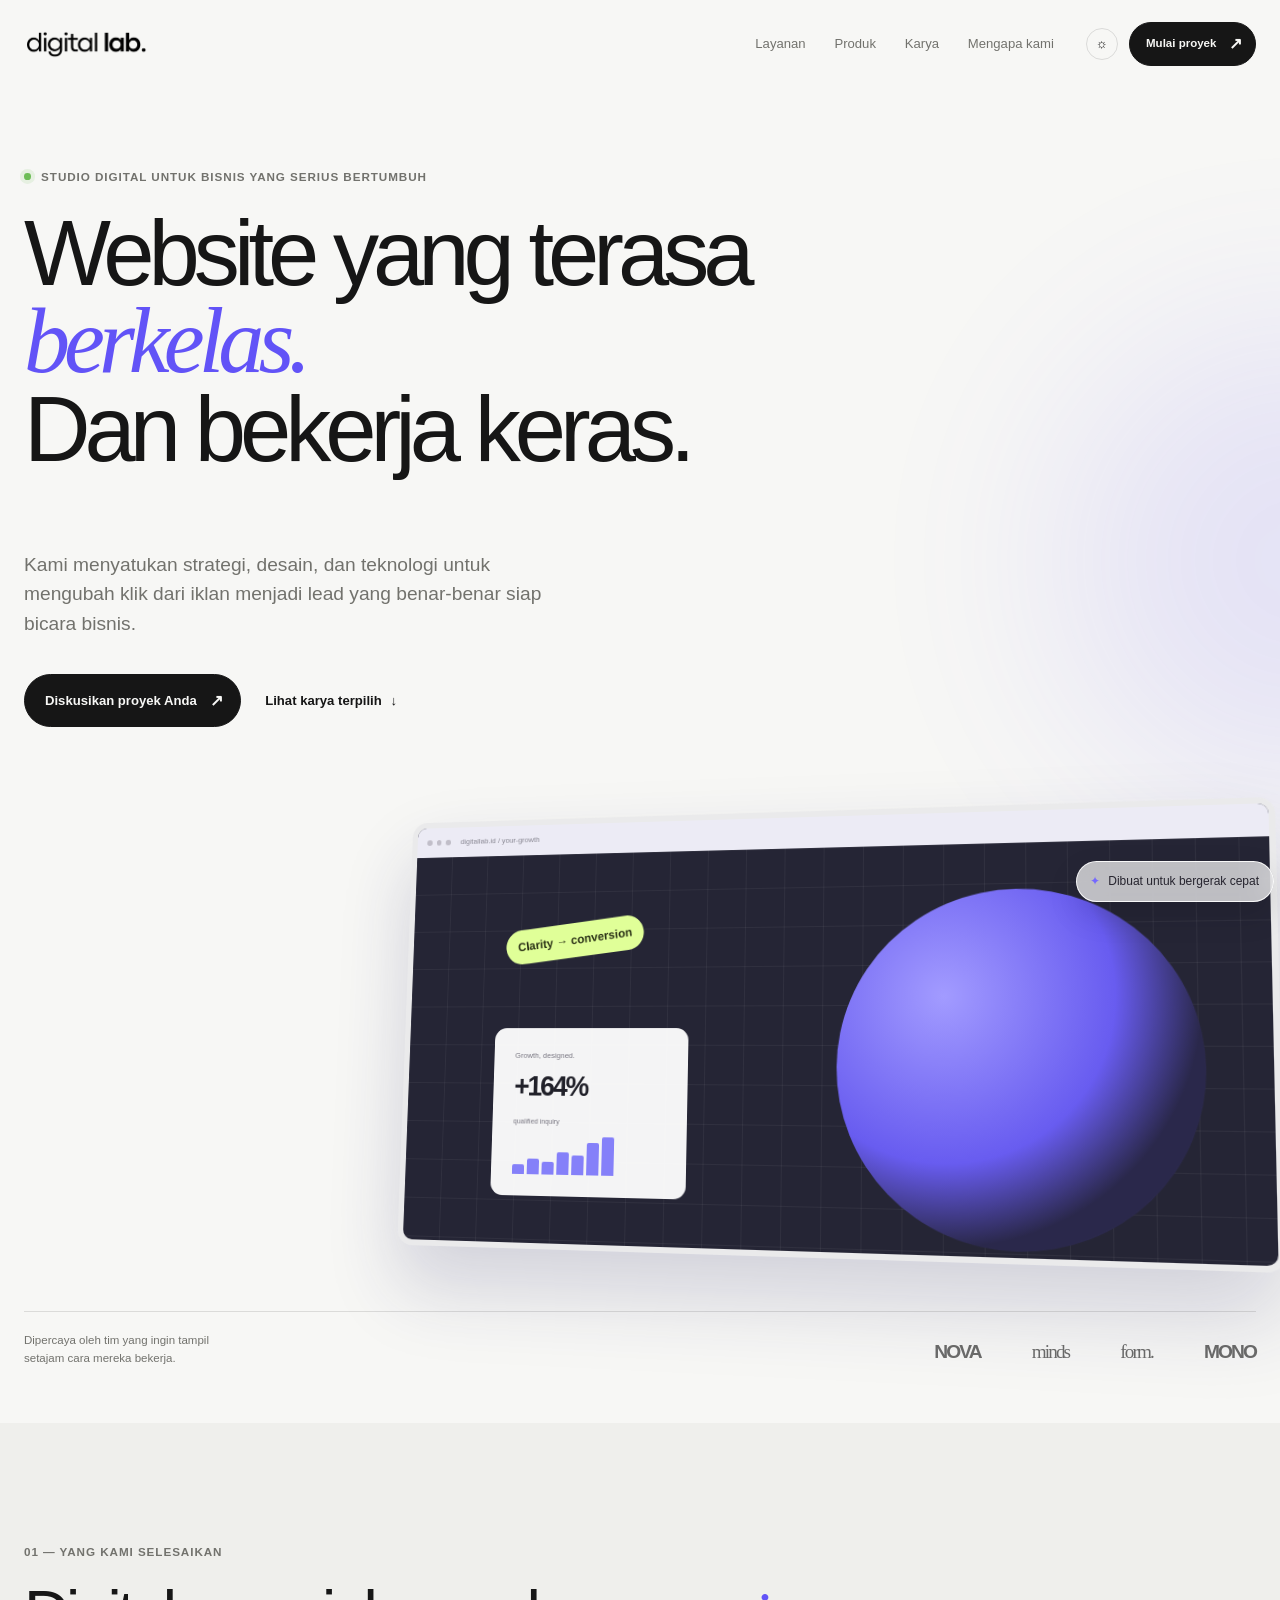
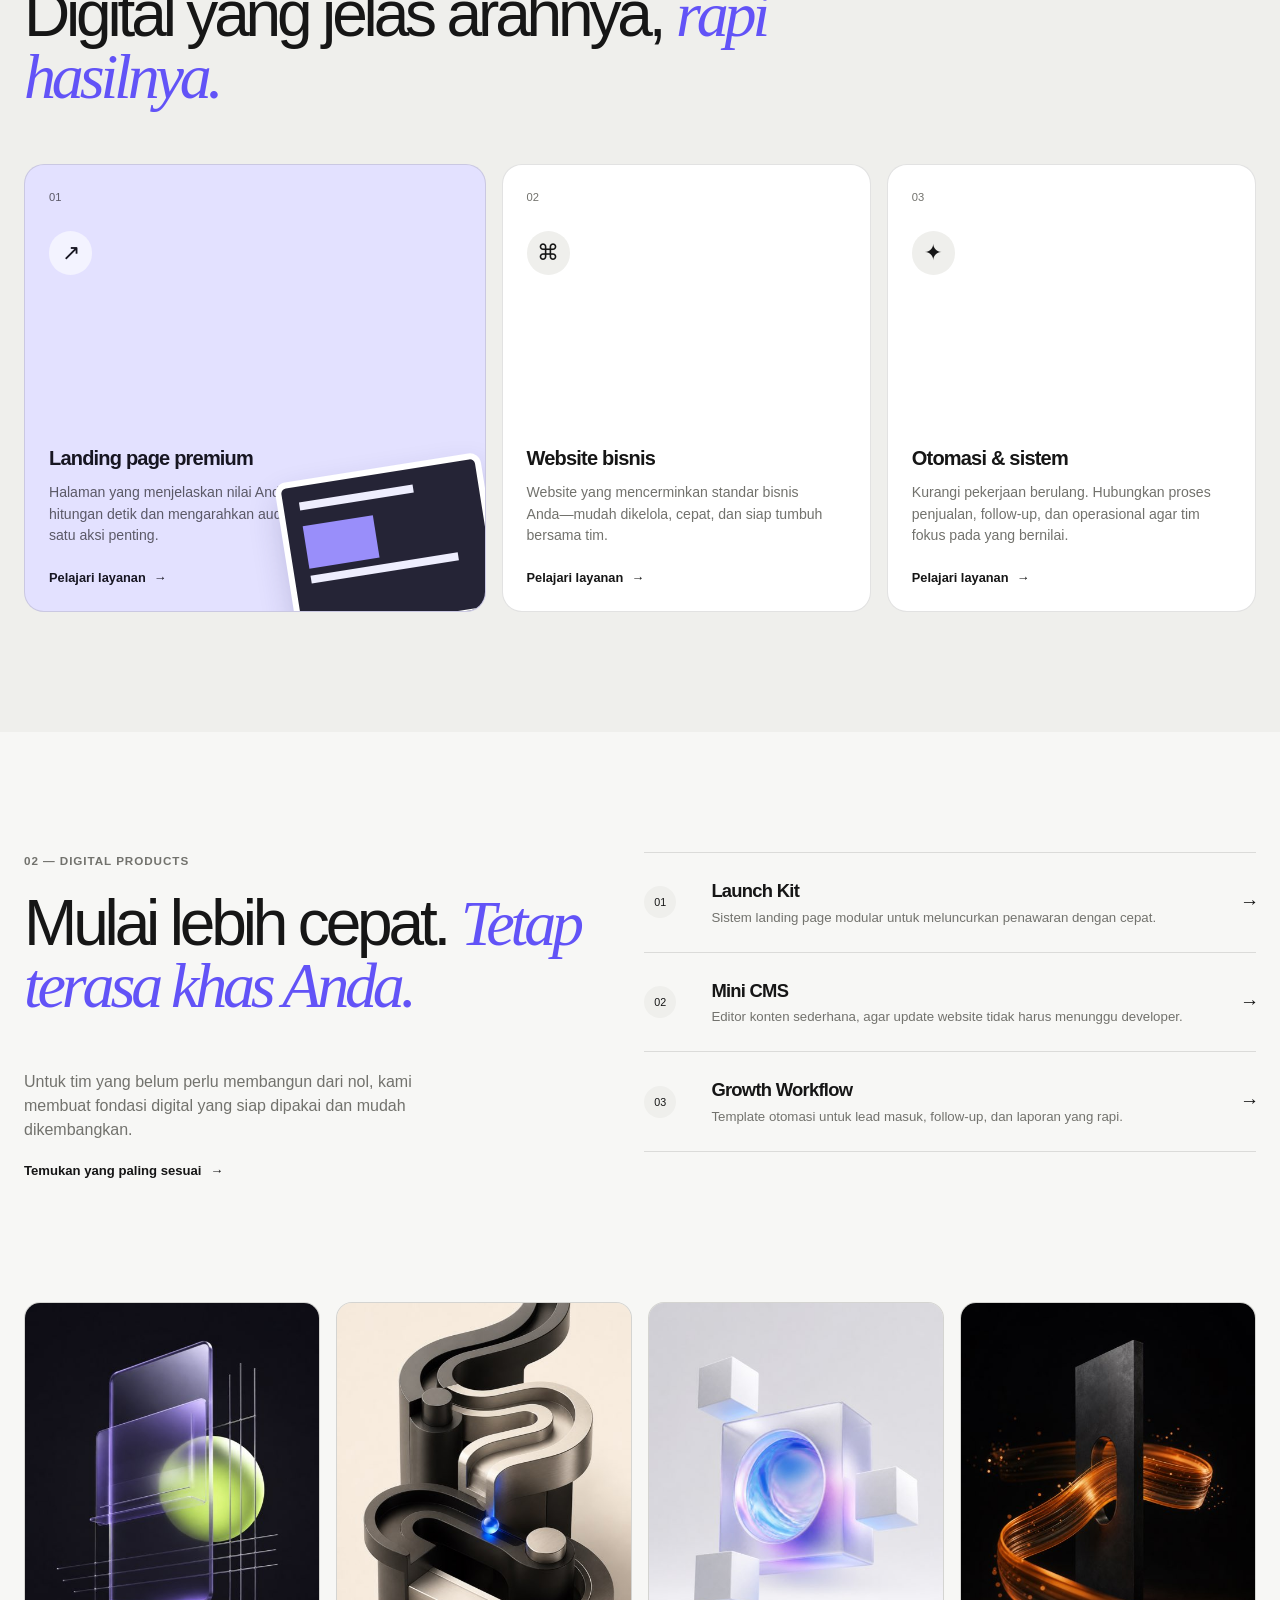
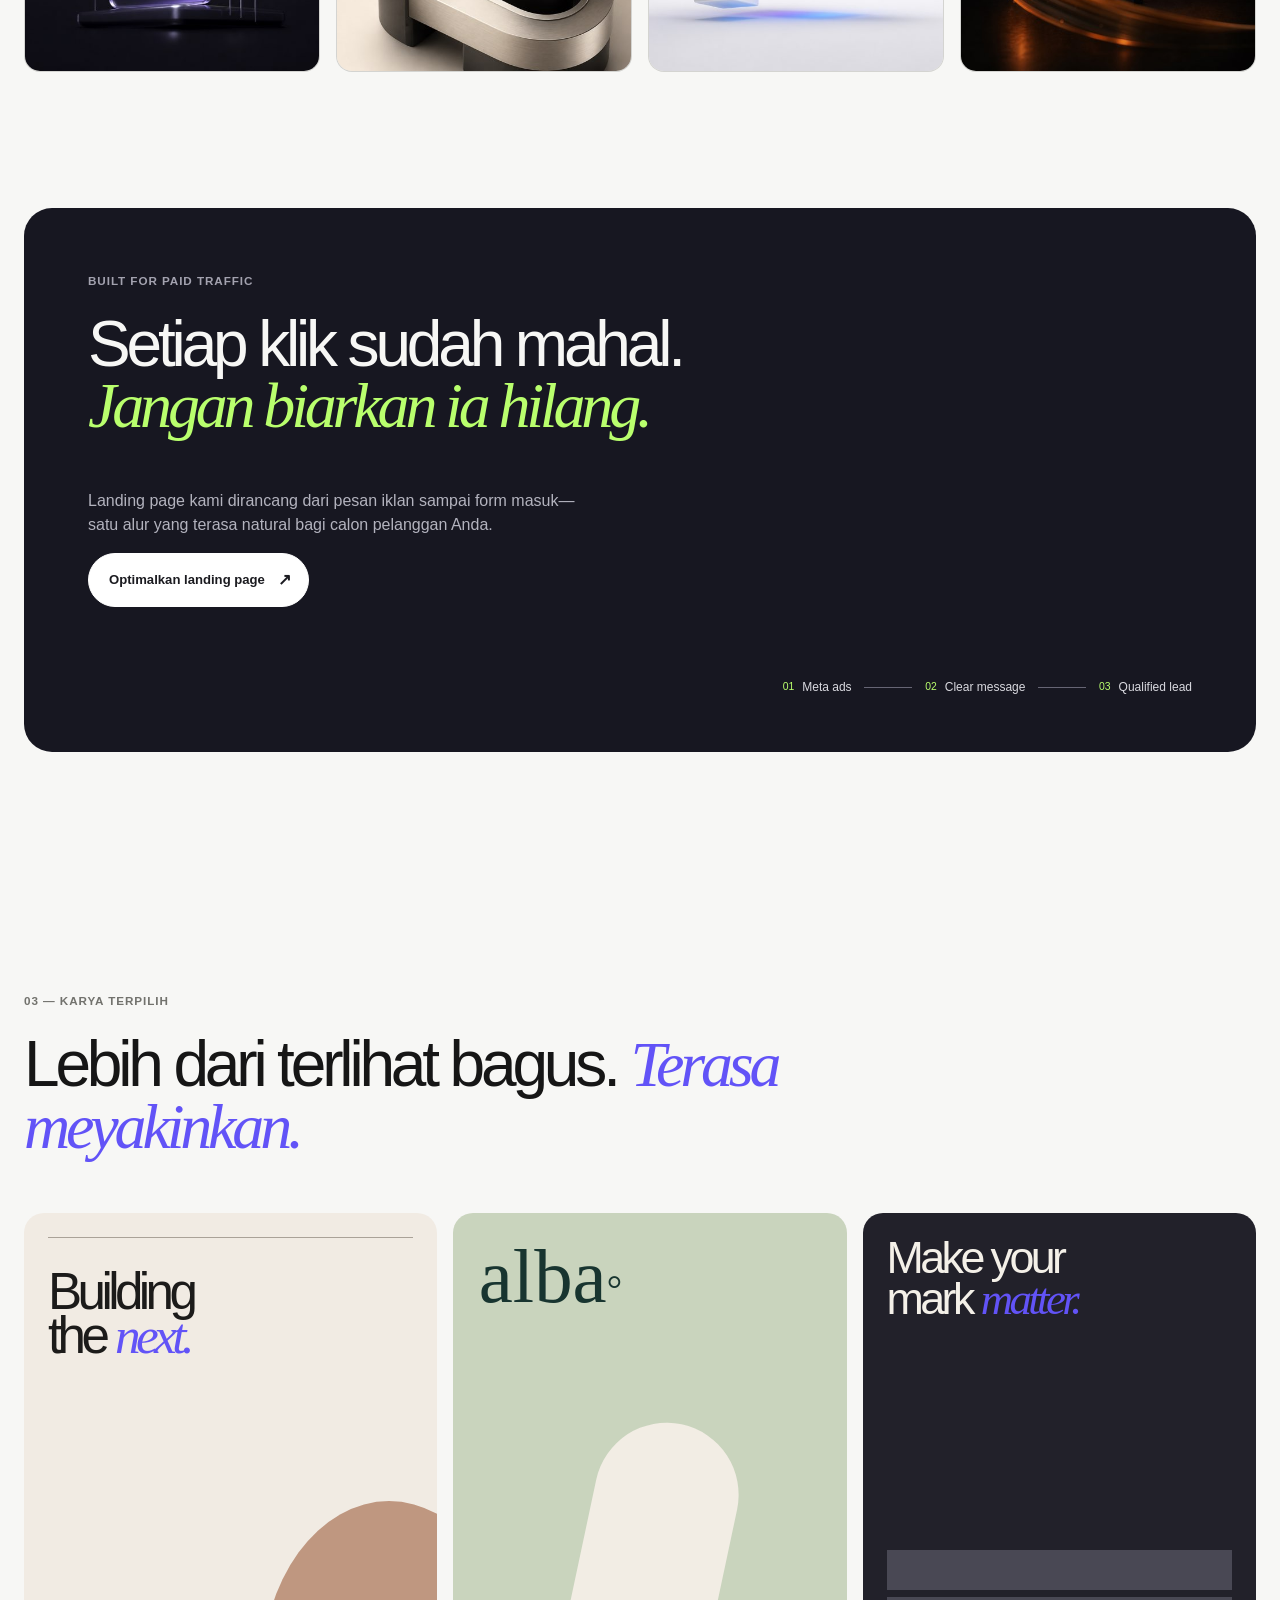
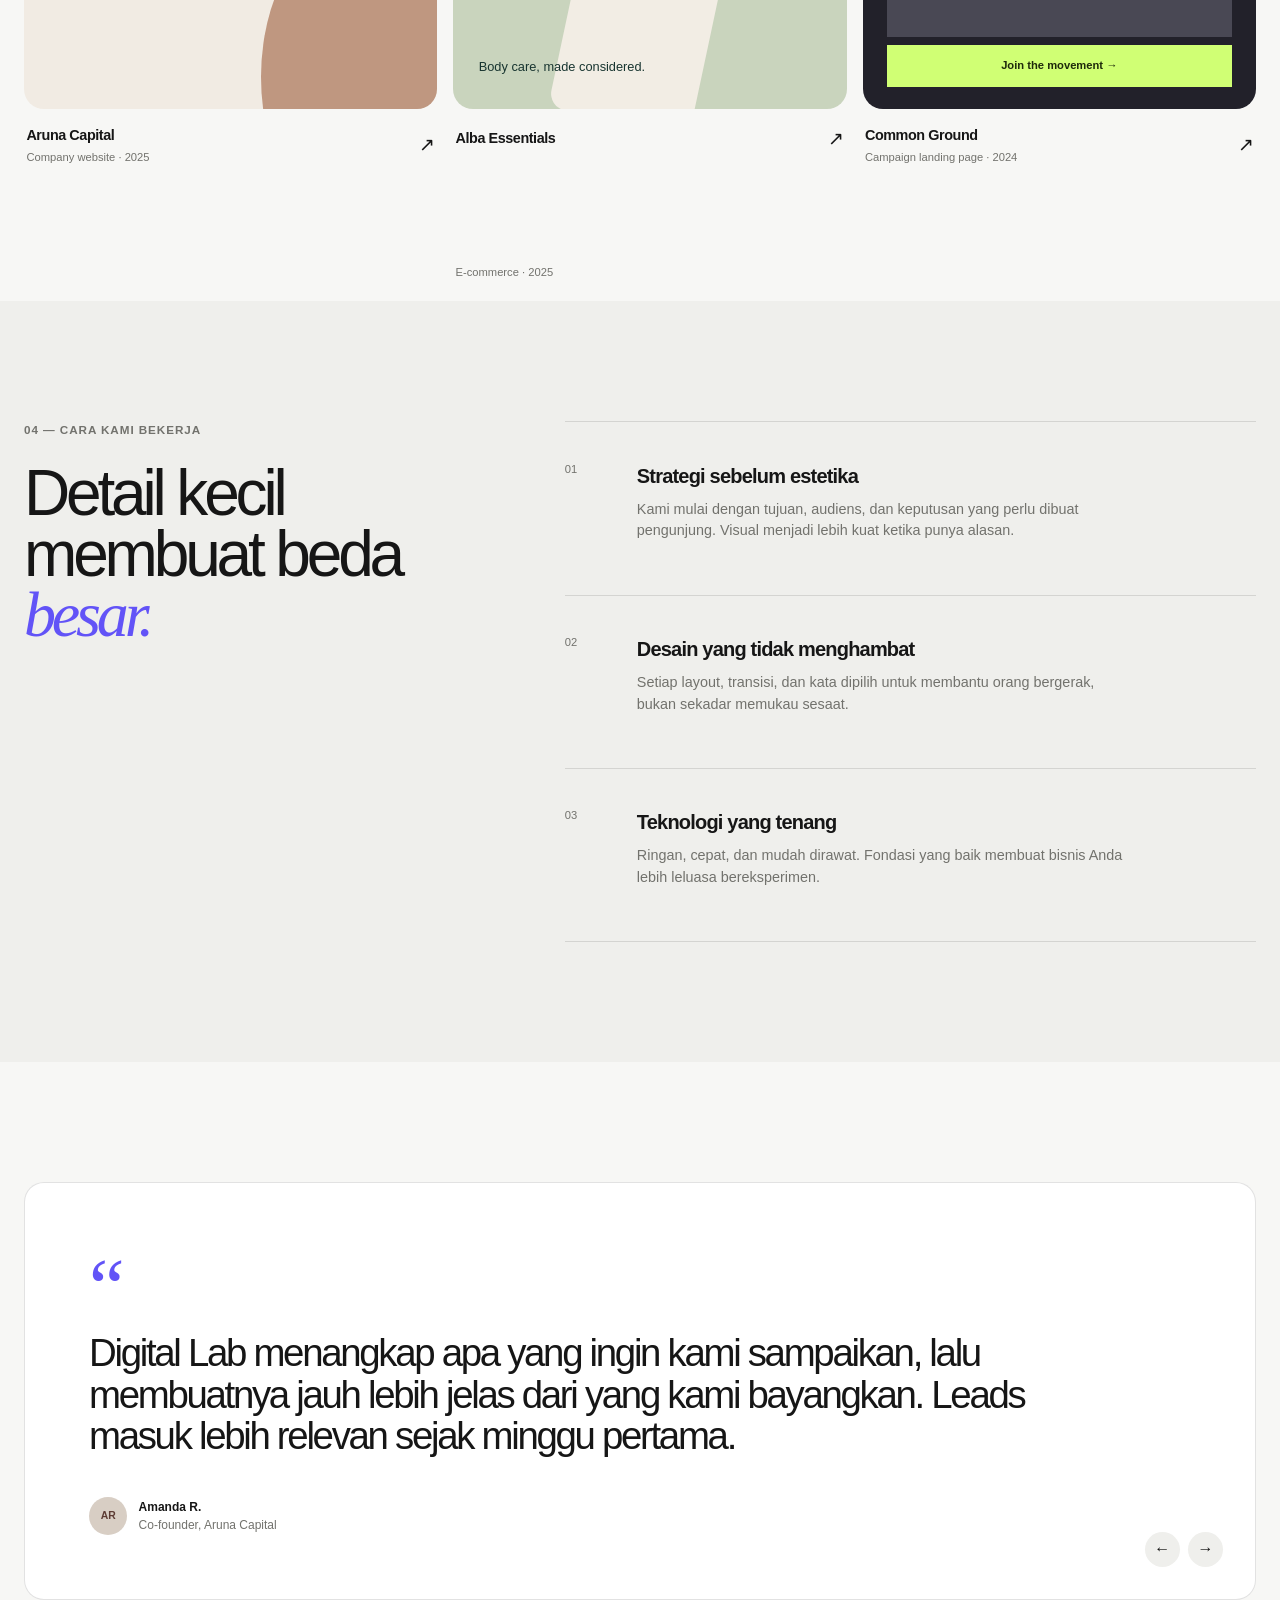
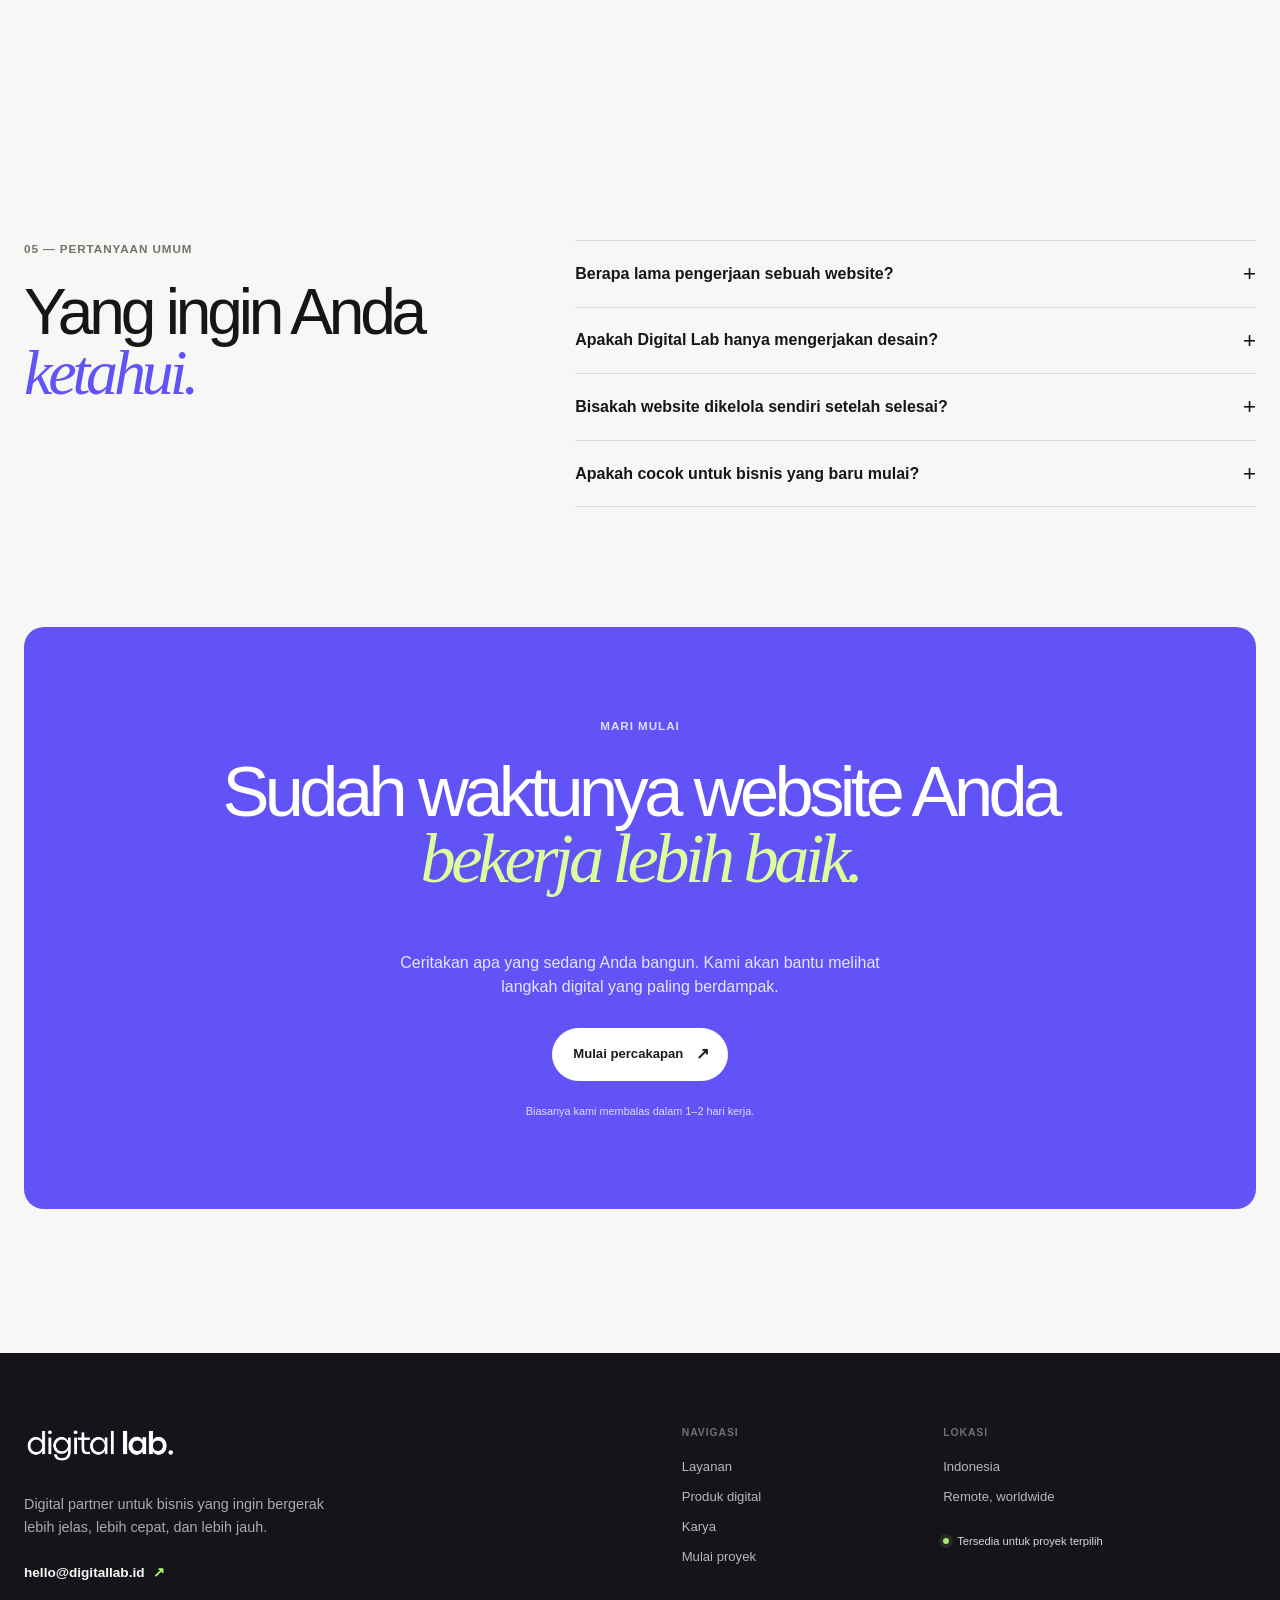
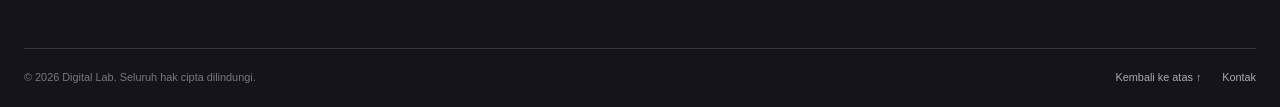
==== index.html @ 85447613 "Add files via upload" ====
<!doctype html>
<html lang="id">
  <head>
    <meta charset="utf-8" />
    <meta name="viewport" content="width=device-width, initial-scale=1" />
    <meta name="theme-color" content="#f7f7f5" />
    <meta
      name="description"
      content="Digital Lab merancang landing page, website, produk digital, mini CMS, dan otomasi bisnis yang dibuat untuk menghasilkan lead berkualitas."
    />
    <meta name="robots" content="index, follow" />
    <link rel="canonical" href="https://digitallab.id/" />
    <meta property="og:type" content="website" />
    <meta property="og:locale" content="id_ID" />
    <meta property="og:site_name" content="Digital Lab" />
    <meta property="og:title" content="Digital Lab — Website yang bekerja untuk bisnis Anda" />
    <meta
      property="og:description"
      content="Desain dan teknologi yang mengubah kunjungan menjadi percakapan bisnis."
    />
    <meta property="og:url" content="https://digitallab.id/" />
    <meta name="twitter:card" content="summary_large_image" />
    <meta name="twitter:title" content="Digital Lab — Website yang bekerja untuk bisnis Anda" />
    <meta
      name="twitter:description"
      content="Desain dan teknologi yang mengubah kunjungan menjadi percakapan bisnis."
    />
    <title>Digital Lab — Website yang bekerja untuk bisnis Anda</title>
    <link rel="icon" href="assets/icons/favicon.svg" type="image/svg+xml" />
    <link rel="preload" href="css/variables.css?v=2" as="style" />
    <link rel="stylesheet" href="css/variables.css?v=2" />
    <link rel="stylesheet" href="css/base.css?v=2" />
    <link rel="stylesheet" href="css/layout.css?v=2" />
    <link rel="stylesheet" href="css/components.css?v=2" />
    <link rel="stylesheet" href="css/animations.css?v=4" />
    <link rel="stylesheet" href="css/responsive.css?v=3" />
    <link rel="stylesheet" href="css/enhancements.css?v=2" />
    <script>
      document.documentElement.classList.add('js');
      document.documentElement.dataset.theme = localStorage.getItem('digital-lab-theme') || 'system';
    </script>
    <script type="application/ld+json">
      {"@context":"https://schema.org","@type":"ProfessionalService","name":"Digital Lab","url":"https://digitallab.id/","description":"Studio digital untuk landing page, website, produk digital, CMS ringan, dan otomasi bisnis.","areaServed":"Indonesia","priceRange":"$$","serviceType":["Landing Page Design","Website Development","Business Automation"]}
    </script>
  </head>
  <body>
    <a class="skip-link" href="#main-content">Langsung ke konten</a>
    <div class="page-glow glow-one" aria-hidden="true"></div>
    <div class="page-glow glow-two" aria-hidden="true"></div>

    <header class="site-header" data-header>
      <div class="header-inner container">
        <a class="brand" href="#top" aria-label="Digital Lab beranda"
          ><img
            class="brand-logo"
            src="assets/images/digital-lab-logo.webp"
            width="1000"
            height="262"
            alt="Digital Lab"
        /></a>
        <nav class="desktop-nav" aria-label="Navigasi utama">
          <a href="#layanan">Layanan</a><a href="#produk">Produk</a><a href="#karya">Karya</a
          ><a href="#tentang">Mengapa kami</a>
        </nav>
        <div class="header-actions">
          <button class="theme-toggle" type="button" data-theme-toggle aria-label="Ubah tema warna">
            <span class="theme-icon sun">☼</span><span class="theme-icon moon">◐</span>
          </button>
          <a class="button button-small header-cta" href="#konsultasi"
            >Mulai proyek <span aria-hidden="true">↗</span></a
          >
          <button
            class="menu-toggle"
            type="button"
            data-menu-toggle
            aria-label="Buka menu"
            aria-expanded="false"
          >
            <span></span><span></span>
          </button>
        </div>
      </div>
    </header>

    <div class="mobile-menu" data-mobile-menu aria-hidden="true">
      <div class="mobile-menu-inner container">
        <nav aria-label="Navigasi seluler">
          <a href="#layanan" data-menu-link><span>01</span>Layanan</a>
          <a href="#produk" data-menu-link><span>02</span>Produk</a>
          <a href="#karya" data-menu-link><span>03</span>Karya</a>
          <a href="#tentang" data-menu-link><span>04</span>Mengapa kami</a>
          <a href="#konsultasi" data-menu-link><span>05</span>Hubungi kami</a>
        </nav>
        <p>Digital presence yang terasa tepat,<br />dan bekerja lebih keras.</p>
      </div>
    </div>

    <main id="main-content">
      <section class="hero section container" id="top">
        <div class="hero-copy reveal">
          <p class="eyebrow">
            <span class="status-dot"></span> Studio digital untuk bisnis yang serius bertumbuh
          </p>
          <h1>
            <span>Website yang terasa <em>berkelas.</em></span
            ><span>Dan bekerja keras.</span>
          </h1>
          <p class="hero-description">
            Kami menyatukan strategi, desain, dan teknologi untuk mengubah klik dari iklan menjadi
            lead yang benar-benar siap bicara bisnis.
          </p>
          <div class="hero-actions">
            <a class="button" href="#konsultasi"
              >Diskusikan proyek Anda <span aria-hidden="true">↗</span></a
            >
            <a class="text-link" href="#karya"
              >Lihat karya terpilih <span aria-hidden="true">↓</span></a
            >
          </div>
        </div>
        <div class="hero-art reveal reveal-delay" aria-label="Pratinjau antarmuka Digital Lab">
          <div class="browser-card">
            <div class="browser-bar">
              <span></span><span></span><span></span><i>digitallab.id / your-growth</i>
            </div>
            <div class="art-grid"></div>
            <div class="art-label label-one">Clarity → conversion</div>
            <div class="art-panel">
              <p>Growth, designed.</p>
              <strong>+164%</strong><span>qualified inquiry</span>
              <div class="chart"><i></i><i></i><i></i><i></i><i></i><i></i><i></i></div>
            </div>
            <div class="art-orb"></div>
          </div>
          <div class="floating-note"><span>✦</span> Dibuat untuk bergerak cepat</div>
        </div>
        <div class="hero-proof reveal">
          <p>Dipercaya oleh tim yang ingin tampil<br />setajam cara mereka bekerja.</p>
          <div><span>NOVA</span><span>minds</span><span>form.</span><span>MONO</span></div>
        </div>
      </section>

      <section class="section services" id="layanan">
        <div class="container">
          <div class="section-heading split-reveal">
            <p class="eyebrow">01 — Yang kami selesaikan</p>
            <h2>Digital yang jelas arahnya, <em>rapi hasilnya.</em></h2>
          </div>
          <div class="services-grid">
            <article class="service-card service-featured reveal">
              <span class="card-index">01</span>
              <div class="service-icon">↗</div>
              <h3>Landing page premium</h3>
              <p>
                Halaman yang menjelaskan nilai Anda dalam hitungan detik dan mengarahkan audiens
                pada satu aksi penting.
              </p>
              <a href="#konsultasi" class="card-link">Pelajari layanan <span>→</span></a>
              <div class="service-visual visual-landing"><i></i><b></b><em></em></div>
            </article>
            <article class="service-card reveal">
              <span class="card-index">02</span>
              <div class="service-icon">⌘</div>
              <h3>Website bisnis</h3>
              <p>
                Website yang mencerminkan standar bisnis Anda—mudah dikelola, cepat, dan siap tumbuh
                bersama tim.
              </p>
              <a href="#konsultasi" class="card-link">Pelajari layanan <span>→</span></a>
            </article>
            <article class="service-card reveal">
              <span class="card-index">03</span>
              <div class="service-icon">✦</div>
              <h3>Otomasi &amp; sistem</h3>
              <p>
                Kurangi pekerjaan berulang. Hubungkan proses penjualan, follow-up, dan operasional
                agar tim fokus pada yang bernilai.
              </p>
              <a href="#konsultasi" class="card-link">Pelajari layanan <span>→</span></a>
            </article>
          </div>
        </div>
      </section>

      <section class="section products" id="produk">
        <div class="container product-layout">
          <div class="product-copy reveal">
            <p class="eyebrow">02 — Digital products</p>
            <h2>Mulai lebih cepat. <em>Tetap terasa khas Anda.</em></h2>
            <p>
              Untuk tim yang belum perlu membangun dari nol, kami membuat fondasi digital yang siap
              dipakai dan mudah dikembangkan.
            </p>
            <a class="text-link" href="#konsultasi">Temukan yang paling sesuai <span>→</span></a>
          </div>
          <div class="product-list">
            <article class="product-item reveal">
              <div class="product-number">01</div>
              <div>
                <h3>Launch Kit</h3>
                <p>Sistem landing page modular untuk meluncurkan penawaran dengan cepat.</p>
              </div>
              <span>→</span>
            </article>
            <article class="product-item reveal">
              <div class="product-number">02</div>
              <div>
                <h3>Mini CMS</h3>
                <p>Editor konten sederhana, agar update website tidak harus menunggu developer.</p>
              </div>
              <span>→</span>
            </article>
            <article class="product-item reveal">
              <div class="product-number">03</div>
              <div>
                <h3>Growth Workflow</h3>
                <p>Template otomasi untuk lead masuk, follow-up, dan laporan yang rapi.</p>
              </div>
              <span>→</span>
            </article>
          </div>
        </div>
      </section>

      <section class="tech-showcase container" aria-label="Eksplorasi visual teknologi Digital Lab">
        <figure class="tech-image reveal">
          <img
            src="assets/images/tech-system.jpg"
            width="512"
            height="640"
            loading="lazy"
            decoding="async"
            alt="Komposisi kaca ungu dan orb hijau yang melambangkan sistem digital terintegrasi"
          />
        </figure>
        <figure class="tech-image reveal">
          <img
            src="assets/images/tech-automation.jpg"
            width="512"
            height="640"
            loading="lazy"
            decoding="async"
            alt="Lintasan metal abstrak dengan bola data biru yang melambangkan otomasi bisnis"
          />
        </figure>
        <figure class="tech-image reveal">
          <img
            src="assets/images/tech-launch.jpg"
            width="512"
            height="640"
            loading="lazy"
            decoding="async"
            alt="Portal kaca bergradasi yang melambangkan peluncuran produk digital"
          />
        </figure>
        <figure class="tech-image reveal">
          <img
            src="assets/images/tech-performance.jpg"
            width="512"
            height="640"
            loading="lazy"
            decoding="async"
            alt="Aliran cahaya oranye pada monolit gelap yang melambangkan performa digital"
          />
        </figure>
      </section>

      <section class="section landing-service container">
        <div class="landing-panel reveal">
          <div class="landing-copy">
            <p class="eyebrow">Built for paid traffic</p>
            <h2>Setiap klik sudah mahal.<br /><em>Jangan biarkan ia hilang.</em></h2>
            <p>
              Landing page kami dirancang dari pesan iklan sampai form masuk—satu alur yang terasa
              natural bagi calon pelanggan Anda.
            </p>
            <a class="button button-light" href="#konsultasi"
              >Optimalkan landing page <span>↗</span></a
            >
          </div>
          <div
            class="conversion-path"
            aria-label="Alur konversi: iklan, landing page, hingga lead masuk"
          >
            <div><span>01</span> Meta ads</div>
            <i></i>
            <div><span>02</span> Clear message</div>
            <i></i>
            <div><span>03</span> Qualified lead</div>
          </div>
        </div>
      </section>

      <section class="section portfolio" id="karya">
        <div class="container">
          <div class="section-heading portfolio-heading split-reveal">
            <p class="eyebrow">03 — Karya terpilih</p>
            <h2>Lebih dari terlihat bagus. <em>Terasa meyakinkan.</em></h2>
          </div>
        </div>
        <div class="portfolio-scroll container">
          <article class="project-card project-a reveal">
            <div class="project-image">
              <div class="mock-nav"></div>
              <div class="mock-title">Building<br />the <em>next.</em></div>
              <div class="mock-oval"></div>
            </div>
            <div class="project-meta">
              <div>
                <h3>Aruna Capital</h3>
                <p>Company website · 2025</p>
              </div>
              <span>↗</span>
            </div>
          </article>
          <article class="project-card project-b reveal">
            <div class="project-image">
              <div class="alba-word">alba<span>°</span></div>
              <div class="alba-product"></div>
              <p>Body care, made considered.</p>
            </div>
            <div class="project-meta">
              <div>
                <h3>Alba Essentials</h3>
                <p>E-commerce · 2025</p>
              </div>
              <span>↗</span>
            </div>
          </article>
          <article class="project-card project-c reveal">
            <div class="project-image">
              <p>Make your<br />mark <em>matter.</em></p>
              <div class="form-mock"><i></i><i></i><b>Join the movement →</b></div>
            </div>
            <div class="project-meta">
              <div>
                <h3>Common Ground</h3>
                <p>Campaign landing page · 2024</p>
              </div>
              <span>↗</span>
            </div>
          </article>
        </div>
      </section>

      <section class="section reasons" id="tentang">
        <div class="container reasons-layout">
          <div class="reasons-title reveal">
            <p class="eyebrow">04 — Cara kami bekerja</p>
            <h2>Detail kecil<br />membuat beda <em>besar.</em></h2>
          </div>
          <div class="reasons-list">
            <article class="reason reveal">
              <span>01</span>
              <div>
                <h3>Strategi sebelum estetika</h3>
                <p>
                  Kami mulai dengan tujuan, audiens, dan keputusan yang perlu dibuat pengunjung.
                  Visual menjadi lebih kuat ketika punya alasan.
                </p>
              </div>
            </article>
            <article class="reason reveal">
              <span>02</span>
              <div>
                <h3>Desain yang tidak menghambat</h3>
                <p>
                  Setiap layout, transisi, dan kata dipilih untuk membantu orang bergerak, bukan
                  sekadar memukau sesaat.
                </p>
              </div>
            </article>
            <article class="reason reveal">
              <span>03</span>
              <div>
                <h3>Teknologi yang tenang</h3>
                <p>
                  Ringan, cepat, dan mudah dirawat. Fondasi yang baik membuat bisnis Anda lebih
                  leluasa bereksperimen.
                </p>
              </div>
            </article>
          </div>
        </div>
      </section>

      <section class="section testimonial container">
        <figure class="testimonial-card reveal">
          <div class="quote-mark">“</div>
          <blockquote>
            Digital Lab menangkap apa yang ingin kami sampaikan, lalu membuatnya jauh lebih jelas
            dari yang kami bayangkan. Leads masuk lebih relevan sejak minggu pertama.
          </blockquote>
          <figcaption>
            <div class="avatar">AR</div>
            <div><strong>Amanda R.</strong><span>Co-founder, Aruna Capital</span></div>
          </figcaption>
          <div class="testimonial-control">
            <button aria-label="Testimoni sebelumnya">←</button
            ><button aria-label="Testimoni berikutnya">→</button>
          </div>
        </figure>
      </section>

      <section class="section faq container">
        <div class="section-heading split-reveal">
          <p class="eyebrow">05 — Pertanyaan umum</p>
          <h2>Yang ingin Anda <em>ketahui.</em></h2>
        </div>
        <div class="faq-list">
          <details class="reveal">
            <summary>Berapa lama pengerjaan sebuah website?<span>+</span></summary>
            <p>
              Landing page biasanya selesai dalam 2–4 minggu. Untuk website bisnis, kami menyusun
              timeline setelah memahami cakupan dan kebutuhan sistem Anda.
            </p>
          </details>
          <details class="reveal">
            <summary>Apakah Digital Lab hanya mengerjakan desain?<span>+</span></summary>
            <p>
              Tidak. Kami menangani alur dari strategi, copy, desain, hingga pengembangan website
              yang siap digunakan.
            </p>
          </details>
          <details class="reveal">
            <summary>Bisakah website dikelola sendiri setelah selesai?<span>+</span></summary>
            <p>
              Tentu. Kami dapat menyiapkan mini CMS yang intuitif, disertai handover agar tim Anda
              nyaman memperbarui konten.
            </p>
          </details>
          <details class="reveal">
            <summary>Apakah cocok untuk bisnis yang baru mulai?<span>+</span></summary>
            <p>
              Ya. Kami menyesuaikan solusi berdasarkan fase bisnis—mulai dari landing page fokus
              konversi sampai fondasi website yang lebih lengkap.
            </p>
          </details>
        </div>
      </section>

      <section class="section cta-section" id="konsultasi">
        <div class="container cta-panel reveal">
          <p class="eyebrow">Mari mulai</p>
          <h2>Sudah waktunya website Anda<br /><em>bekerja lebih baik.</em></h2>
          <p>
            Ceritakan apa yang sedang Anda bangun. Kami akan bantu melihat langkah digital yang
            paling berdampak.
          </p>
          <a
            class="button button-light"
            href="mailto:hello@digitallab.id?subject=Konsultasi%20proyek"
            >Mulai percakapan <span>↗</span></a
          ><small>Biasanya kami membalas dalam 1–2 hari kerja.</small>
        </div>
      </section>
    </main>
    <footer class="site-footer">
      <div class="container footer-top">
        <div class="footer-intro">
          <a class="brand footer-brand" href="#top" aria-label="Digital Lab beranda"
            ><img
              class="brand-logo"
              src="assets/images/digital-lab-logo.webp"
              width="1000"
              height="262"
              alt="Digital Lab"
          /></a>
          <p>
            Digital partner untuk bisnis yang ingin bergerak lebih jelas, lebih cepat, dan lebih
            jauh.
          </p>
          <a class="footer-email" href="mailto:hello@digitallab.id"
            >hello@digitallab.id <span>↗</span></a
          >
        </div>
        <div class="footer-column">
          <p class="footer-label">Navigasi</p>
          <a href="#layanan">Layanan</a><a href="#produk">Produk digital</a
          ><a href="#karya">Karya</a><a href="#konsultasi">Mulai proyek</a>
        </div>
        <div class="footer-column">
          <p class="footer-label">Lokasi</p>
          <span>Indonesia</span><span>Remote, worldwide</span>
          <p class="footer-availability"><i></i>Tersedia untuk proyek terpilih</p>
        </div>
      </div>
      <div class="container footer-bottom">
        <span>© 2026 Digital Lab. Seluruh hak cipta dilindungi.</span>
        <div>
          <a href="#top">Kembali ke atas ↑</a><a href="mailto:hello@digitallab.id">Kontak</a>
        </div>
      </div>
    </footer>
    <script src="js/performance.js?v=2" defer></script>
    <script src="js/navigation.js?v=3" defer></script>
    <script src="js/animations.js?v=2" defer></script>
    <script src="js/main.js?v=2" defer></script>
    <script src="js/enhancements.js?v=2" defer></script>
  </body>
</html>
---- css/variables.css ----
:root {
  --bg: #f7f7f5;
  --surface: #fff;
  --surface-muted: #efefec;
  --text: #161616;
  --muted: #72726d;
  --line: rgba(22, 22, 22, 0.12);
  --accent: #6253f7;
  --accent-2: #b6ff62;
  --dark: #15151a;
  --radius: 1.25rem;
  --container: min(1240px, calc(100% - 3rem));
  --ease: cubic-bezier(0.22, 1, 0.36, 1);
  --display: ui-serif, Georgia, Cambria, "Times New Roman", serif;
  --sans:
    Inter, ui-sans-serif, -apple-system, BlinkMacSystemFont, "Segoe UI",
    sans-serif;
  color-scheme: light;
}
@media (prefers-color-scheme: dark) {
  :root {
    --bg: #111113;
    --surface: #1a1a1e;
    --surface-muted: #222226;
    --text: #f4f4f0;
    --muted: #adada9;
    --line: rgba(255, 255, 255, 0.13);
    --accent: #9086ff;
    --dark: #f2f2ed;
    color-scheme: dark;
  }
}
:root[data-theme="light"] {
  --bg: #f7f7f5;
  --surface: #fff;
  --surface-muted: #efefec;
  --text: #161616;
  --muted: #72726d;
  --line: rgba(22, 22, 22, 0.12);
  --accent: #6253f7;
  --dark: #15151a;
  color-scheme: light;
}
:root[data-theme="dark"] {
  --bg: #111113;
  --surface: #1a1a1e;
  --surface-muted: #222226;
  --text: #f4f4f0;
  --muted: #adada9;
  --line: rgba(255, 255, 255, 0.13);
  --accent: #9086ff;
  --dark: #f2f2ed;
  color-scheme: dark;
}
---- css/variables.css ----
:root {
  --bg: #f7f7f5;
  --surface: #fff;
  --surface-muted: #efefec;
  --text: #161616;
  --muted: #72726d;
  --line: rgba(22, 22, 22, 0.12);
  --accent: #6253f7;
  --accent-2: #b6ff62;
  --dark: #15151a;
  --radius: 1.25rem;
  --container: min(1240px, calc(100% - 3rem));
  --ease: cubic-bezier(0.22, 1, 0.36, 1);
  --display: ui-serif, Georgia, Cambria, "Times New Roman", serif;
  --sans:
    Inter, ui-sans-serif, -apple-system, BlinkMacSystemFont, "Segoe UI",
    sans-serif;
  color-scheme: light;
}
@media (prefers-color-scheme: dark) {
  :root {
    --bg: #111113;
    --surface: #1a1a1e;
    --surface-muted: #222226;
    --text: #f4f4f0;
    --muted: #adada9;
    --line: rgba(255, 255, 255, 0.13);
    --accent: #9086ff;
    --dark: #f2f2ed;
    color-scheme: dark;
  }
}
:root[data-theme="light"] {
  --bg: #f7f7f5;
  --surface: #fff;
  --surface-muted: #efefec;
  --text: #161616;
  --muted: #72726d;
  --line: rgba(22, 22, 22, 0.12);
  --accent: #6253f7;
  --dark: #15151a;
  color-scheme: light;
}
:root[data-theme="dark"] {
  --bg: #111113;
  --surface: #1a1a1e;
  --surface-muted: #222226;
  --text: #f4f4f0;
  --muted: #adada9;
  --line: rgba(255, 255, 255, 0.13);
  --accent: #9086ff;
  --dark: #f2f2ed;
  color-scheme: dark;
}
---- css/base.css ----
* {
  box-sizing: border-box;
}
html {
  scroll-behavior: smooth;
  /* iOS Safari computes the document's scrollable width from <html>, not <body>.
     Without this, decorative elements that bleed past their container
     (page-glow, hero art, floating badges) let the whole page be
     swiped sideways even though body already has overflow-x: hidden. */
  overflow-x: hidden;
  width: 100%;
}
body {
  margin: 0;
  background: var(--bg);
  color: var(--text);
  font: 400 16px/1.5 var(--sans);
  overflow-x: hidden;
  width: 100%;
  max-width: 100%;
  position: relative;
  transition:
    background-color 0.45s var(--ease),
    color 0.45s var(--ease);
}
body.menu-open {
  overflow: hidden;
}
a {
  color: inherit;
  text-decoration: none;
}
button {
  color: inherit;
  font: inherit;
}
img {
  max-width: 100%;
}
::selection {
  background: var(--accent);
  color: #fff;
}
.container {
  width: var(--container);
  margin-inline: auto;
}
.section {
  padding: 7.5rem 0;
  position: relative;
}
.eyebrow {
  align-items: center;
  color: var(--muted);
  display: flex;
  font-size: 0.73rem;
  font-weight: 650;
  letter-spacing: 0.08em;
  margin: 0 0 1.5rem;
  text-transform: uppercase;
}
.status-dot {
  background: #6ebd57;
  border-radius: 50%;
  box-shadow: 0 0 0 4px rgba(110, 189, 87, 0.12);
  display: inline-block;
  height: 0.42rem;
  margin-right: 0.65rem;
  width: 0.42rem;
}
h1,
h2,
h3,
p {
  margin-top: 0;
}
h1,
h2 {
  letter-spacing: -0.065em;
  line-height: 0.95;
}
h1 {
  font-size: clamp(3.2rem, 7.2vw, 7rem);
  font-weight: 500;
}
h2 {
  font-size: clamp(2.65rem, 5vw, 5.25rem);
  font-weight: 500;
}
h1 em,
h2 em,
.mock-title em,
.project-c em {
  color: var(--accent);
  font-family: var(--display);
  font-weight: 400;
}
.skip-link {
  background: var(--text);
  color: var(--bg);
  left: 1rem;
  padding: 0.7rem 1rem;
  position: fixed;
  top: -4rem;
  z-index: 100;
}
.skip-link:focus {
  top: 1rem;
}
.page-glow {
  border-radius: 50%;
  filter: blur(100px);
  opacity: 0.12;
  pointer-events: none;
  position: absolute;
  z-index: -1;
}
.glow-one {
  background: var(--accent);
  height: 30rem;
  right: -16rem;
  top: 20rem;
  width: 30rem;
}
.glow-two {
  background: #b6ff62;
  height: 22rem;
  left: -16rem;
  top: 100rem;
  width: 22rem;
}
---- css/layout.css ----
.site-header {
  height: 5.5rem;
  left: 0;
  position: fixed;
  right: 0;
  top: 0;
  transition:
    transform 0.45s var(--ease),
    background 0.35s var(--ease),
    border 0.35s var(--ease);
  will-change: transform;
  z-index: 20;
}
.site-header.scrolled {
  background: color-mix(in srgb, var(--bg) 76%, transparent);
  backdrop-filter: blur(20px);
  -webkit-backdrop-filter: blur(20px);
  border-bottom: 1px solid var(--line);
}
.site-header.header-hidden {
  transform: translateY(-100%);
}
.header-inner {
  align-items: center;
  display: flex;
  height: 100%;
  justify-content: space-between;
  transition:
    background-color 0.45s var(--ease),
    border-color 0.45s var(--ease),
    box-shadow 0.45s var(--ease),
    height 0.45s var(--ease),
    margin-top 0.45s var(--ease),
    padding 0.45s var(--ease),
    backdrop-filter 0.45s var(--ease),
    -webkit-backdrop-filter 0.45s var(--ease);
  will-change: background-color, backdrop-filter;
}
.brand {
  align-items: center;
  display: inline-flex;
  font-size: 0.95rem;
  font-weight: 700;
  gap: 0.55rem;
  letter-spacing: -0.04em;
  white-space: nowrap;
}
.brand-mark {
  align-items: center;
  background: var(--text);
  border-radius: 50%;
  color: var(--bg);
  display: inline-flex;
  font-family: var(--display);
  font-size: 1.05rem;
  font-weight: 500;
  height: 1.7rem;
  justify-content: center;
  width: 1.7rem;
}
.desktop-nav {
  display: flex;
  gap: 1.8rem;
  margin-left: auto;
  margin-right: 2rem;
}
.desktop-nav a,
.footer-links a {
  color: var(--muted);
  font-size: 0.82rem;
  transition: color 0.2s;
}
.desktop-nav a:hover,
.footer-links a:hover {
  color: var(--text);
}
.header-actions {
  align-items: center;
  display: flex;
  gap: 0.7rem;
}
.theme-toggle,
.menu-toggle {
  background: transparent;
  border: 0;
  cursor: pointer;
  padding: 0.4rem;
}
.theme-toggle {
  border: 1px solid var(--line);
  border-radius: 50%;
  font-size: 0.82rem;
  height: 2rem;
  position: relative;
  width: 2rem;
}
.theme-icon {
  left: 50%;
  position: absolute;
  top: 50%;
  transform: translate(-50%, -50%);
  transition:
    opacity 0.25s,
    transform 0.25s;
}
.moon {
  opacity: 0;
  transform: translate(-50%, -50%) rotate(-35deg) scale(0.5);
}
:root[data-theme="dark"] .sun {
  opacity: 0;
  transform: translate(-50%, -50%) rotate(35deg) scale(0.5);
}
:root[data-theme="dark"] .moon {
  opacity: 1;
  transform: translate(-50%, -50%) rotate(0) scale(1);
}
.menu-toggle {
  display: none;
  height: 2.4rem;
  width: 2.4rem;
}
.menu-toggle span {
  background: currentColor;
  display: block;
  height: 1px;
  margin: 0.32rem auto;
  transition: transform 0.35s var(--ease);
  width: 1.1rem;
}
.menu-toggle.is-open span:first-child {
  transform: translateY(3px) rotate(45deg);
}
.menu-toggle.is-open span:last-child {
  transform: translateY(-3px) rotate(-45deg);
}
.mobile-menu {
  align-items: center;
  background: color-mix(in srgb, var(--bg) 82%, transparent);
  backdrop-filter: blur(25px);
  -webkit-backdrop-filter: blur(25px);
  display: flex;
  inset: 0;
  opacity: 0;
  pointer-events: none;
  position: fixed;
  transition: opacity 0.4s var(--ease);
  visibility: hidden;
  z-index: 15;
}
.mobile-menu.is-open {
  opacity: 1;
  pointer-events: auto;
  visibility: visible;
}
.mobile-menu nav {
  display: flex;
  flex-direction: column;
}
.mobile-menu nav a {
  align-items: baseline;
  display: flex;
  font-size: clamp(2.6rem, 10vw, 4.8rem);
  font-weight: 500;
  gap: 1rem;
  letter-spacing: -0.07em;
  opacity: 0;
  transform: translateY(1.5rem);
  transition:
    opacity 0.5s var(--ease),
    transform 0.5s var(--ease);
}
.mobile-menu.is-open nav a {
  opacity: 1;
  transform: none;
}
.mobile-menu.is-open nav a:nth-child(1) {
  transition-delay: 0.08s;
}
.mobile-menu.is-open nav a:nth-child(2) {
  transition-delay: 0.12s;
}
.mobile-menu.is-open nav a:nth-child(3) {
  transition-delay: 0.16s;
}
.mobile-menu.is-open nav a:nth-child(4) {
  transition-delay: 0.2s;
}
.mobile-menu.is-open nav a:nth-child(5) {
  transition-delay: 0.24s;
}
.mobile-menu nav span {
  color: var(--muted);
  font-size: 0.7rem;
  letter-spacing: 0;
}
.mobile-menu p {
  bottom: 2.5rem;
  color: var(--muted);
  font-size: 0.85rem;
  position: absolute;
}
.hero {
  min-height: 100vh;
  padding-bottom: 3.5rem;
  padding-top: 10.5rem;
}
.hero-copy {
  max-width: 56rem;
}
.hero-description {
  color: var(--muted);
  font-size: clamp(1rem, 1.5vw, 1.2rem);
  line-height: 1.55;
  margin: 2.2rem 0;
  max-width: 34rem;
}
.hero-actions {
  align-items: center;
  display: flex;
  flex-wrap: wrap;
  gap: 1.5rem;
}
.hero-art {
  height: clamp(19rem, 35vw, 30rem);
  margin: 5rem 0 3.5rem auto;
  max-width: 55rem;
  position: relative;
  width: 80%;
}
.hero-proof {
  align-items: flex-end;
  border-top: 1px solid var(--line);
  display: flex;
  justify-content: space-between;
  padding-top: 1.25rem;
}
.hero-proof p {
  color: var(--muted);
  font-size: 0.72rem;
  line-height: 1.5;
  margin: 0;
}
.hero-proof div {
  align-items: center;
  display: flex;
  gap: clamp(1rem, 4vw, 4rem);
}
.hero-proof span {
  font-size: clamp(0.85rem, 1.5vw, 1.25rem);
  font-weight: 700;
  letter-spacing: -0.1em;
  opacity: 0.62;
}
.hero-proof span:nth-child(2),
.hero-proof span:nth-child(3) {
  font-family: var(--display);
  font-weight: 400;
}
.services {
  background: var(--surface-muted);
}
.section-heading {
  max-width: 54rem;
}
.section-heading h2 {
  margin-bottom: 3.5rem;
}
.services-grid {
  display: grid;
  gap: 1rem;
  grid-template-columns: 1.25fr 1fr 1fr;
}
.service-card {
  background: var(--surface);
  border: 1px solid var(--line);
  border-radius: var(--radius);
  display: flex;
  flex-direction: column;
  min-height: 28rem;
  overflow: hidden;
  padding: 1.5rem;
  position: relative;
  transition:
    transform 0.5s var(--ease),
    box-shadow 0.5s var(--ease),
    border-color 0.3s;
}
.service-card:hover {
  border-color: color-mix(in srgb, var(--accent) 45%, var(--line));
  box-shadow: 0 18px 45px rgba(0, 0, 0, 0.07);
  transform: translateY(-0.4rem);
}
.card-index {
  color: var(--muted);
  font-size: 0.7rem;
}
.service-icon {
  align-items: center;
  background: var(--surface-muted);
  border-radius: 50%;
  display: flex;
  font-size: 1.4rem;
  height: 2.7rem;
  justify-content: center;
  margin: 1.6rem 0 auto;
  width: 2.7rem;
}
.service-card h3 {
  font-size: 1.25rem;
  letter-spacing: -0.04em;
  margin-bottom: 0.55rem;
}
.service-card p {
  color: var(--muted);
  font-size: 0.88rem;
  line-height: 1.55;
  max-width: 19rem;
}
.card-link {
  font-size: 0.8rem;
  font-weight: 650;
  margin-top: 0.4rem;
}
.card-link span {
  display: inline-block;
  margin-left: 0.3rem;
  transition: transform 0.3s var(--ease);
}
.service-card:hover .card-link span {
  transform: translateX(0.3rem);
}
.service-featured {
  background: #e3e1ff;
  color: #171622;
}
.service-featured p,
.service-featured .card-index {
  color: #5b5967;
}
.service-featured .service-icon {
  background: rgba(255, 255, 255, 0.6);
}
.service-visual {
  bottom: -1rem;
  height: 10rem;
  position: absolute;
  right: -0.5rem;
  transform: rotate(-9deg);
  width: 13rem;
}
.visual-landing {
  background: #252436;
  border: 6px solid #fff;
  border-radius: 0.7rem;
  box-shadow: 0 1rem 2rem rgba(45, 41, 100, 0.2);
  padding: 1rem;
}
.visual-landing i,
.visual-landing b,
.visual-landing em {
  background: #eeeefe;
  display: block;
  height: 0.5rem;
  margin-bottom: 0.45rem;
  width: 70%;
}
.visual-landing b {
  background: #998efa;
  width: 43%;
  height: 2.7rem;
  margin-top: 1rem;
}
.visual-landing em {
  background: #eeeefe;
  width: 91%;
}
.product-layout {
  align-items: start;
  display: grid;
  gap: 4rem;
  grid-template-columns: 1fr 1.1fr;
}
.product-copy {
  position: sticky;
  top: 8rem;
}
.product-copy > p:not(.eyebrow) {
  color: var(--muted);
  max-width: 25rem;
}
.product-list {
  border-top: 1px solid var(--line);
}
.product-item {
  align-items: center;
  border-bottom: 1px solid var(--line);
  display: grid;
  gap: 1rem;
  grid-template-columns: 3.2rem 1fr 1rem;
  padding: 1.5rem 0;
  transition: padding 0.35s var(--ease);
}
.product-item:hover {
  padding-left: 0.55rem;
}
.product-number {
  align-items: center;
  background: var(--surface-muted);
  border-radius: 50%;
  display: flex;
  font-size: 0.67rem;
  height: 2rem;
  justify-content: center;
  width: 2rem;
}
.product-item h3 {
  font-size: 1.15rem;
  letter-spacing: -0.04em;
  margin: 0 0 0.2rem;
}
.product-item p {
  color: var(--muted);
  font-size: 0.83rem;
  margin: 0;
}
.product-item > span {
  font-size: 1.2rem;
}
.landing-service {
  padding-top: 2rem;
}
.landing-panel {
  background: #171721;
  border-radius: 1.75rem;
  color: #f7f7f5;
  min-height: 34rem;
  overflow: hidden;
  padding: clamp(2rem, 5vw, 5rem);
  position: relative;
}
.landing-panel .eyebrow {
  color: #a3a2af;
}
.landing-panel h2 {
  max-width: 50rem;
}
.landing-panel h2 em {
  color: #b9ff6d;
}
.landing-copy > p:not(.eyebrow) {
  color: #b3b3be;
  max-width: 32rem;
}
.conversion-path {
  align-items: center;
  bottom: 3.5rem;
  color: #d9d9df;
  display: flex;
  font-size: 0.75rem;
  gap: 0.8rem;
  position: absolute;
  right: 4rem;
}
.conversion-path div {
  align-items: center;
  display: flex;
  gap: 0.5rem;
}
.conversion-path span {
  color: #b9ff6d;
  font-size: 0.65rem;
}
.conversion-path i {
  background: #666574;
  height: 1px;
  width: 3rem;
}
.portfolio {
  overflow: hidden;
}
.portfolio-heading {
  margin-bottom: 0;
}
.portfolio-scroll {
  display: grid;
  gap: 1rem;
  grid-template-columns: 1.05fr 1fr 1fr;
  margin-top: 0;
}
.project-card {
  min-width: 0;
}
.project-image {
  border-radius: var(--radius);
  height: 31rem;
  overflow: hidden;
  position: relative;
  transition: transform 0.5s var(--ease);
}
.project-card:hover .project-image {
  transform: translateY(-0.35rem);
}
.project-a .project-image {
  background: #f1ebe3;
  color: #1c1b1a;
  padding: 1.5rem;
}
.mock-nav {
  border-top: 1px solid #aaa298;
  width: 100%;
}
.mock-title {
  font-size: clamp(2rem, 4vw, 4rem);
  letter-spacing: -0.09em;
  line-height: 0.85;
  margin-top: 2rem;
}
.mock-oval {
  background: #bf9780;
  border-radius: 50%;
  bottom: -9rem;
  height: 22rem;
  position: absolute;
  right: -5rem;
  width: 16rem;
}
.project-b .project-image {
  background: #c9d4bd;
  color: #183530;
  padding: 1.6rem;
}
.alba-word {
  font-family: var(--display);
  font-size: clamp(3rem, 6vw, 5rem);
  line-height: 1;
}
.alba-word span {
  font-size: 0.5em;
}
.alba-product {
  background: #f2ede4;
  border-radius: 6rem 6rem 1.4rem 1.4rem;
  bottom: -1rem;
  height: 19rem;
  left: 50%;
  position: absolute;
  transform: translateX(-50%) rotate(12deg);
  width: 9rem;
}
.project-b p {
  bottom: 1.3rem;
  font-size: 0.8rem;
  position: absolute;
}
.project-c .project-image {
  background: #22212a;
  color: #f4f0e8;
  padding: 1.5rem;
}
.project-c .project-image > p {
  font-size: clamp(2rem, 3.5vw, 3.5rem);
  letter-spacing: -0.08em;
  line-height: 0.9;
}
.form-mock {
  bottom: 1.4rem;
  left: 1.5rem;
  position: absolute;
  right: 1.5rem;
}
.form-mock i {
  background: #494854;
  display: block;
  height: 2.5rem;
  margin-bottom: 0.45rem;
}
.form-mock b {
  background: #d0ff74;
  color: #1e2a0b;
  display: block;
  font-size: 0.7rem;
  font-weight: 650;
  padding: 0.8rem;
  text-align: center;
}
.project-meta {
  align-items: center;
  display: flex;
  justify-content: space-between;
  padding: 1rem 0.15rem;
}
.project-meta h3 {
  font-size: 0.9rem;
  letter-spacing: -0.03em;
  margin: 0 0 0.1rem;
}
.project-meta p {
  color: var(--muted);
  font-size: 0.7rem;
  margin: 0;
}
.project-meta > span {
  font-size: 1.2rem;
}
.reasons {
  background: var(--surface-muted);
}
.reasons-layout {
  display: grid;
  gap: 5rem;
  grid-template-columns: 0.8fr 1.2fr;
}
.reasons-title {
  position: sticky;
  top: 8rem;
  height: max-content;
}
.reasons-list {
  border-top: 1px solid var(--line);
}
.reason {
  border-bottom: 1px solid var(--line);
  display: grid;
  gap: 1rem;
  grid-template-columns: 3.5rem 1fr;
  padding: 2.4rem 0;
}
.reason > span {
  color: var(--muted);
  font-size: 0.7rem;
}
.reason h3 {
  font-size: 1.25rem;
  letter-spacing: -0.04em;
  margin-bottom: 0.5rem;
}
.reason p {
  color: var(--muted);
  font-size: 0.9rem;
  max-width: 31rem;
}
.testimonial-card {
  background: var(--surface);
  border: 1px solid var(--line);
  border-radius: var(--radius);
  margin: 0;
  padding: clamp(2rem, 5vw, 5rem);
  position: relative;
}
.quote-mark {
  color: var(--accent);
  font-family: var(--display);
  font-size: 5rem;
  height: 3.3rem;
  line-height: 1;
}
.testimonial blockquote {
  font-size: clamp(1.7rem, 3vw, 3.2rem);
  letter-spacing: -0.06em;
  line-height: 1.08;
  margin: 2rem 0 2.5rem;
  max-width: 62rem;
}
.testimonial figcaption {
  align-items: center;
  display: flex;
  gap: 0.7rem;
}
.avatar {
  align-items: center;
  background: #d8cec4;
  border-radius: 50%;
  color: #5d3c34;
  display: flex;
  font-size: 0.65rem;
  font-weight: 700;
  height: 2.4rem;
  justify-content: center;
  width: 2.4rem;
}
.testimonial figcaption strong,
.testimonial figcaption span {
  display: block;
  font-size: 0.75rem;
}
.testimonial figcaption span {
  color: var(--muted);
}
.testimonial-control {
  bottom: 2rem;
  display: flex;
  gap: 0.5rem;
  position: absolute;
  right: 2rem;
}
.testimonial-control button {
  background: var(--surface-muted);
  border: 0;
  border-radius: 50%;
  cursor: pointer;
  height: 2.2rem;
  width: 2.2rem;
}
.faq {
  display: grid;
  gap: 3rem;
  grid-template-columns: 0.85fr 1.15fr;
}
.faq-list {
  border-top: 1px solid var(--line);
}
.faq details {
  border-bottom: 1px solid var(--line);
  padding: 1.3rem 0;
}
.faq summary {
  cursor: pointer;
  font-size: 1rem;
  font-weight: 600;
  list-style: none;
  position: relative;
}
.faq summary::-webkit-details-marker {
  display: none;
}
.faq summary span {
  font-size: 1.4rem;
  font-weight: 400;
  position: absolute;
  right: 0;
  top: -0.3rem;
  transition: transform 0.25s;
}
.faq details[open] summary span {
  transform: rotate(45deg);
}
.faq details p {
  color: var(--muted);
  font-size: 0.88rem;
  line-height: 1.6;
  margin: 1rem 2rem 0 0;
}
.cta-section {
  padding-top: 0;
}
.cta-panel {
  background: var(--accent);
  border-radius: var(--radius);
  color: #fff;
  overflow: hidden;
  padding: clamp(3rem, 7vw, 7rem);
  text-align: center;
}
.cta-panel .eyebrow {
  color: #dfdcff;
  justify-content: center;
}
.cta-panel h2 {
  font-size: clamp(2.5rem, 5.5vw, 5.7rem);
}
.cta-panel h2 em {
  color: #dbff9d;
}
.cta-panel > p:not(.eyebrow) {
  color: #e6e4ff;
  margin: 1.8rem auto;
  max-width: 33rem;
}
.cta-panel small {
  color: #dedcff;
  display: block;
  font-size: 0.68rem;
  margin-top: 1.4rem;
}
.site-footer {
  padding: 1rem 0 2rem;
}
.footer-top,
.footer-bottom {
  align-items: center;
  display: flex;
  justify-content: space-between;
}
.footer-top {
  border-bottom: 1px solid var(--line);
  padding-bottom: 3rem;
}
.footer-top > p {
  color: var(--muted);
  font-family: var(--display);
  font-size: 1.2rem;
  margin: 0;
}
.footer-links {
  display: flex;
  gap: 1rem;
}
.footer-bottom {
  color: var(--muted);
  font-size: 0.7rem;
  padding-top: 1.2rem;
}
.footer-bottom a:hover {
  color: var(--text);
}
---- css/components.css ----
.button {
  align-items: center;
  background: var(--text);
  border: 1px solid var(--text);
  border-radius: 99px;
  color: var(--bg);
  display: inline-flex;
  font-size: 0.82rem;
  font-weight: 650;
  gap: 0.8rem;
  justify-content: center;
  padding: 0.85rem 1.1rem 0.85rem 1.25rem;
  transition:
    background 0.3s var(--ease),
    color 0.3s var(--ease),
    transform 0.3s var(--ease),
    box-shadow 0.3s var(--ease);
}
.button:hover {
  box-shadow: 0 0.55rem 1.25rem color-mix(in srgb, var(--text) 18%, transparent);
  transform: translateY(-2px);
}
.button span {
  font-size: 1rem;
  transition: transform 0.3s var(--ease);
}
.button:hover span {
  transform: translate(0.18rem, -0.18rem);
}
.button-small {
  font-size: 0.72rem;
  padding: 0.55rem 0.8rem 0.55rem 1rem;
}
.button-light {
  background: #fff;
  border-color: #fff;
  color: #1b1b20;
}
.button-light:hover {
  background: #f0f0eb;
}
.text-link {
  align-items: center;
  display: inline-flex;
  font-size: 0.82rem;
  font-weight: 650;
  gap: 0.55rem;
}
.text-link span {
  transition: transform 0.3s var(--ease);
}
.text-link:hover span {
  transform: translateY(0.25rem);
}
.product-copy .text-link:hover span {
  transform: translateX(0.25rem);
}
---- css/animations.css ----
/* ---------------------------------------------------------------------
   Scroll reveal — Framer-style fade-up.
   Only opacity + transform (both cheap, GPU-composited properties).
   Uses a dedicated "expo-out" curve (snappy deceleration, no bounce) —
   the same family of easing Framer Motion uses by default — scoped to
   this block only, so nothing else on the site is affected.
   Hero entrance/hero image animation below is untouched.
---------------------------------------------------------------------- */
.reveal,
.split-reveal {
  --reveal-ease: cubic-bezier(0.16, 1, 0.3, 1);
  opacity: 0;
  transform: translateY(1.75rem) scale(0.97);
  transition:
    opacity 0.8s var(--reveal-ease),
    transform 0.8s var(--reveal-ease);
  will-change: opacity, transform;
}
.reveal.is-visible,
.split-reveal.is-visible {
  opacity: 1;
  transform: none;
  will-change: auto;
}
.reveal-delay {
  transition-delay: 0.12s;
}

/* Subtle stagger for card/list groups — reads as premium, not busy. */
.services-grid > .reveal:nth-child(2),
.portfolio-scroll > .reveal:nth-child(2),
.reasons-list > .reveal:nth-child(2),
.product-list > .reveal:nth-child(2),
.faq-list > .reveal:nth-child(2),
.tech-showcase > .reveal:nth-child(2) {
  transition-delay: 0.1s;
}
.services-grid > .reveal:nth-child(3),
.portfolio-scroll > .reveal:nth-child(3),
.reasons-list > .reveal:nth-child(3),
.product-list > .reveal:nth-child(3),
.faq-list > .reveal:nth-child(3),
.tech-showcase > .reveal:nth-child(3) {
  transition-delay: 0.2s;
}
.faq-list > .reveal:nth-child(4),
.tech-showcase > .reveal:nth-child(4) {
  transition-delay: 0.3s;
}
/* The hero art carries a 3D transform + blurred orb. Letting its
   compositing layer get torn down (which the generic ".reveal.is-visible"
   rule above does via "will-change: auto") makes Safari re-rasterize it
   mid-scroll, which shows up as a visible flicker. Keep it promoted. */
.hero-art.is-visible,
.hero-art .browser-card,
.hero-art .art-orb {
  will-change: transform;
}
.browser-card {
  background: #252535;
  border: 6px solid rgba(255, 255, 255, 0.9);
  border-radius: 1rem;
  box-shadow: 0 2.5rem 5rem rgba(41, 37, 99, 0.18);
  height: 100%;
  overflow: hidden;
  position: relative;
  transform: perspective(1000px) rotateY(-8deg) rotateX(4deg) translateZ(0);
  backface-visibility: hidden;
  transition: transform 0.7s var(--ease);
}
.hero-art:hover .browser-card {
  transform: perspective(1000px) rotateY(-3deg) rotateX(1deg)
    translateY(-0.3rem) translateZ(0);
}
.browser-bar {
  align-items: center;
  background: #ecebf5;
  color: #878691;
  display: flex;
  gap: 0.3rem;
  height: 2rem;
  padding: 0 0.7rem;
}
.browser-bar span {
  background: #c1bec9;
  border-radius: 50%;
  height: 0.35rem;
  width: 0.35rem;
}
.browser-bar i {
  font-size: 0.5rem;
  font-style: normal;
  margin-left: 0.4rem;
}
.art-grid {
  background-image:
    linear-gradient(rgba(255, 255, 255, 0.05) 1px, transparent 1px),
    linear-gradient(90deg, rgba(255, 255, 255, 0.05) 1px, transparent 1px);
  background-size: 2.5rem 2.5rem;
  inset: 2rem 0 0;
  position: absolute;
}
.art-label {
  background: #e0ff98;
  border-radius: 99px;
  color: #293015;
  font-size: clamp(0.55rem, 1vw, 0.78rem);
  font-weight: 700;
  left: 12%;
  padding: 0.55rem 0.8rem;
  position: absolute;
  top: 24%;
  transform: rotate(-7deg);
}
.art-panel {
  background: rgba(255, 255, 255, 0.95);
  border-radius: 0.8rem;
  bottom: 11%;
  color: #202029;
  left: 11%;
  padding: clamp(0.8rem, 2vw, 1.4rem);
  position: absolute;
  width: clamp(9rem, 30%, 13rem);
}
.art-panel p {
  color: #777580;
  font-size: 0.5rem;
  margin: 0 0 0.25rem;
}
.art-panel strong {
  display: block;
  font-size: clamp(1.1rem, 2.3vw, 1.8rem);
  letter-spacing: -0.08em;
}
.art-panel span {
  color: #777580;
  font-size: 0.45rem;
}
.chart {
  align-items: end;
  display: flex;
  gap: 3px;
  height: 2.4rem;
  margin-top: 0.4rem;
}
.chart i {
  background: #8580f9;
  border-radius: 2px 2px 0 0;
  display: block;
  width: 8%;
}
.chart i:nth-child(1) {
  height: 25%;
}
.chart i:nth-child(2) {
  height: 42%;
}
.chart i:nth-child(3) {
  height: 34%;
}
.chart i:nth-child(4) {
  height: 60%;
}
.chart i:nth-child(5) {
  height: 50%;
}
.chart i:nth-child(6) {
  height: 85%;
}
.chart i:nth-child(7) {
  height: 100%;
}
.art-orb {
  background: radial-gradient(
    circle at 30% 30%,
    #a29bff,
    #685cf0 47%,
    #2a284b 70%
  );
  border-radius: 50%;
  filter: blur(0.2px);
  height: clamp(10rem, 35vw, 22rem);
  position: absolute;
  right: 7%;
  top: 18%;
  width: clamp(10rem, 35vw, 22rem);
}
.floating-note {
  align-items: center;
  backdrop-filter: blur(12px);
  -webkit-backdrop-filter: blur(12px);
  background: rgba(255, 255, 255, 0.7);
  border: 1px solid rgba(255, 255, 255, 0.9);
  border-radius: 99px;
  box-shadow: 0 0.8rem 2rem rgba(0, 0, 0, 0.12);
  color: #27252f;
  display: flex;
  font-size: clamp(0.58rem, 1vw, 0.75rem);
  gap: 0.5rem;
  padding: 0.65rem 0.85rem;
  position: absolute;
  right: -2%;
  top: 12%;
}
.floating-note span {
  color: #7468ff;
}
@media (prefers-reduced-motion: no-preference) {
  .art-orb {
    animation: float 7s ease-in-out infinite;
  }
  .floating-note {
    animation: float 6s ease-in-out -2s infinite;
  }
}
@keyframes float {
  50% {
    transform: translateY(-0.7rem);
  }
}
@media (prefers-reduced-motion: reduce) {
  *,
  *::before,
  *::after {
    animation-duration: 0.01ms !important;
    animation-iteration-count: 1 !important;
    scroll-behavior: auto !important;
    transition-duration: 0.01ms !important;
  }
  .reveal,
  .split-reveal {
    opacity: 1;
    transform: none;
  }
}
---- css/responsive.css ----
@media (max-width: 900px) {
  .desktop-nav,
  .header-cta {
    display: none;
  }
  .menu-toggle {
    display: block;
  }
  .services-grid {
    grid-template-columns: 1fr 1fr;
  }
  .service-featured {
    grid-column: span 2;
  }
  .product-layout,
  .reasons-layout,
  .faq {
    gap: 3rem;
    grid-template-columns: 1fr;
  }
  .product-copy,
  .reasons-title {
    position: static;
  }
  .portfolio-scroll {
    grid-template-columns: 1.05fr 1fr 1fr;
    overflow-x: auto;
    padding-bottom: 1rem;
    scrollbar-width: none;
    width: 100%;
  }
  .portfolio-scroll::-webkit-scrollbar {
    display: none;
  }
  .project-card {
    min-width: min(75vw, 25rem);
  }
  .project-image {
    height: 25rem;
  }
  .faq .section-heading h2 {
    margin-bottom: 0;
  }
  .hero-art {
    margin-right: auto;
    width: 100%;
  }
  .hero-proof {
    align-items: flex-start;
    flex-direction: column;
    gap: 1.5rem;
  }
  .hero-proof div {
    width: 100%;
  }
  .landing-panel {
    display: flex;
    flex-direction: column;
    min-height: 0;
  }
  .conversion-path {
    bottom: auto;
    left: auto;
    margin-top: 2.5rem;
    position: static;
    right: auto;
  }
  .footer-top > p {
    display: none;
  }
}
@media (max-width: 600px) {
  :root {
    --container: min(100% - 2rem, 1240px);
  }
  /* Backdrop blur is recalculated on every scroll frame while the fixed
     header is on screen. A smaller radius keeps that cost low on iOS
     Safari and avoids the stutter that shows up on longer scrolls. */
  .site-header.scrolled,
  .site-header.scrolled .header-inner {
    backdrop-filter: blur(10px);
    -webkit-backdrop-filter: blur(10px);
  }
  .mobile-menu {
    backdrop-filter: blur(14px);
    -webkit-backdrop-filter: blur(14px);
  }
  .section {
    padding: 5rem 0;
  }
  .site-header {
    height: 4.5rem;
  }
  .hero {
    padding-top: 8.5rem;
  }
  .hero-description {
    font-size: 0.98rem;
  }
  .hero-art {
    height: 17rem;
    margin-bottom: 2.7rem;
    margin-top: 3.4rem;
  }
  .browser-card {
    border-width: 4px;
  }
  .floating-note {
    right: -0.5rem;
    top: 8%;
  }
  .hero-proof div {
    flex-wrap: wrap;
    gap: 1rem 1.6rem;
  }
  .hero-proof span {
    font-size: 1rem;
  }
  .section-heading h2 {
    margin-bottom: 2.3rem;
  }
  .services-grid {
    grid-template-columns: 1fr;
  }
  .service-featured {
    grid-column: auto;
  }
  .service-card {
    min-height: 20rem;
  }
  .service-featured {
    min-height: 24rem;
  }
  .product-item {
    grid-template-columns: 2.6rem 1fr 0.8rem;
  }
  .landing-panel {
    border-radius: 1.25rem;
    min-height: 0;
  }
  .conversion-path {
    align-items: flex-start;
    flex-direction: column;
    gap: 0.45rem;
    margin-top: 2rem;
  }
  .conversion-path i {
    height: 1.2rem;
    margin-left: 0.35rem;
    width: 1px;
  }
  .portfolio {
    padding-bottom: 4rem;
  }
  .portfolio-scroll {
    margin-left: 1rem;
    padding-left: 0;
    width: calc(100% - 1rem);
  }
  .project-card {
    min-width: 78vw;
  }
  .project-image {
    height: 22rem;
  }
  .reasons-list {
    margin-top: -1rem;
  }
  .reason {
    grid-template-columns: 2.5rem 1fr;
    padding: 1.8rem 0;
  }
  .testimonial-card {
    border-radius: 1rem;
  }
  .testimonial-control {
    bottom: 1.4rem;
    right: 1.4rem;
  }
  .testimonial blockquote {
    margin-bottom: 2.3rem;
  }
  .footer-top {
    align-items: flex-start;
    flex-direction: column;
    gap: 1.5rem;
  }
  .footer-bottom {
    align-items: flex-start;
    flex-direction: column;
    gap: 0.5rem;
  }
  .footer-links {
    gap: 1.2rem;
  }
}
@media (max-width: 350px) {
  .brand {
    font-size: 0.82rem;
  }
  .header-actions {
    gap: 0.2rem;
  }
  .hero-art {
    height: 15rem;
  }
  .art-panel {
    bottom: 7%;
    left: 7%;
  }
  .art-label {
    left: 7%;
  }
  .floating-note {
    font-size: 0.53rem;
  }
}
---- css/enhancements.css ----
/* Enhancements: kept separate so the original layout remains easy to maintain. */

/* Floating navigation only appears after the visitor begins scrolling. */
.site-header.scrolled {
  background: transparent;
  border-bottom: 0;
  backdrop-filter: none;
  -webkit-backdrop-filter: none;
}
.site-header.scrolled .header-inner {
  background: color-mix(in srgb, var(--bg) 78%, transparent);
  border: 1px solid var(--line);
  border-radius: 999px;
  box-shadow: 0 0.75rem 2rem rgba(0, 0, 0, 0.07);
  height: 4.25rem;
  margin-top: 0.55rem;
  padding: 0 1rem;
  backdrop-filter: blur(18px);
  -webkit-backdrop-filter: blur(18px);
}

/* The supplied white mark automatically remains legible in both site themes. */
.brand-logo {
  display: block;
  filter: invert(1);
  height: auto;
  transition: filter 0.45s var(--ease);
  width: 7.75rem;
}
:root[data-theme="dark"] .brand-logo {
  filter: none;
}
@media (prefers-color-scheme: dark) {
  :root[data-theme="system"] .brand-logo {
    filter: none;
  }
}

/* Four lightweight, lazy-loaded tech visuals extend the existing visual language. */
.tech-showcase {
  display: grid;
  gap: 1rem;
  grid-template-columns: repeat(4, 1fr);
  padding-bottom: 6.5rem;
}
.tech-image {
  aspect-ratio: 4 / 5;
  background: var(--surface-muted);
  border: 1px solid var(--line);
  border-radius: 1rem;
  margin: 0;
  overflow: hidden;
}
.tech-image img {
  display: block;
  height: 100%;
  object-fit: cover;
  transition: transform 0.7s var(--ease);
  width: 100%;
}
.tech-image:hover img {
  transform: scale(1.045);
}

/* A professional, high-contrast footer gives the white brand mark a dedicated home. */
.site-footer {
  background: #14141a;
  color: #f7f7f5;
  margin-top: 1.5rem;
  padding: 4.5rem 0 1.4rem;
}
.site-footer .footer-top {
  align-items: start;
  border-bottom-color: rgba(255, 255, 255, 0.14);
  display: grid;
  gap: 2rem;
  grid-template-columns: 1.5fr 0.55fr 0.75fr;
  padding-bottom: 4rem;
}
.footer-brand .brand-logo {
  filter: none;
  width: 9.5rem;
}
.footer-intro > p {
  color: #aaaab0;
  font-size: 0.9rem;
  line-height: 1.55;
  margin: 1.35rem 0;
  max-width: 19rem;
}
.footer-email {
  display: inline-flex;
  font-size: 0.85rem;
  font-weight: 650;
  gap: 0.55rem;
}
.footer-email span {
  color: #b6ff62;
  transition: transform 0.3s var(--ease);
}
.footer-email:hover span {
  transform: translate(0.18rem, -0.18rem);
}
.footer-column {
  display: flex;
  flex-direction: column;
  gap: 0.65rem;
}
.footer-column a,
.footer-column span {
  color: #b7b7bd;
  font-size: 0.82rem;
  transition: color 0.2s;
}
.footer-column a:hover {
  color: #fff;
}
.footer-label {
  color: #707078;
  font-size: 0.65rem;
  font-weight: 700;
  letter-spacing: 0.09em;
  margin: 0 0 0.35rem;
  text-transform: uppercase;
}
.footer-availability {
  align-items: center;
  color: #d8d8dc;
  display: flex;
  font-size: 0.7rem;
  gap: 0.5rem;
  margin: 1rem 0 0;
}
.footer-availability i {
  background: #a7e66f;
  border-radius: 50%;
  box-shadow: 0 0 0 4px rgba(167, 230, 111, 0.1);
  height: 0.38rem;
  width: 0.38rem;
}
.site-footer .footer-bottom {
  color: #777780;
  font-size: 0.68rem;
  padding-top: 1.25rem;
}
.site-footer .footer-bottom div {
  display: flex;
  gap: 1.3rem;
}
.site-footer .footer-bottom a {
  color: #aaaab0;
}
.site-footer .footer-bottom a:hover {
  color: #fff;
}

/* First-view motion uses only transform and opacity for smooth, low-cost frames. */
html.js .hero h1 span {
  display: block;
  opacity: 0;
  transform: translateY(0.8em);
}
body.page-ready .hero-copy {
  animation: hero-fade 0.55s var(--ease) both;
  opacity: 1;
  transform: none;
}
body.page-ready .hero h1 span {
  animation: hero-line 0.85s var(--ease) both;
  animation-delay: 0.18s;
}
body.page-ready .hero h1 span + span {
  animation-delay: 0.3s;
}
body.page-ready .hero-description {
  animation: hero-fade 0.7s var(--ease) both;
  animation-delay: 0.45s;
}
body.page-ready .hero-actions {
  animation: hero-fade 0.7s var(--ease) both;
  animation-delay: 0.54s;
}
body.page-ready .hero-art {
  animation: hero-art-in 0.9s var(--ease) both;
  animation-delay: 0.16s;
  opacity: 1;
}
body.page-ready .hero-proof {
  animation: hero-fade 0.75s var(--ease) both;
  animation-delay: 0.68s;
  opacity: 1;
  transform: none;
}
@keyframes hero-line {
  to {
    opacity: 1;
    transform: translateY(0);
  }
}
@keyframes hero-fade {
  from {
    opacity: 0;
    transform: translateY(1rem);
  }
  to {
    opacity: 1;
    transform: translateY(0);
  }
}
@keyframes hero-art-in {
  from {
    opacity: 0;
    transform: translate3d(0, 1.5rem, 0) scale(0.97);
  }
  to {
    opacity: 1;
    transform: translate3d(0, 0, 0) scale(1);
  }
}

@media (max-width: 900px) {
  .tech-showcase {
    grid-template-columns: repeat(2, 1fr);
  }
  .site-footer .footer-top {
    grid-template-columns: 1.2fr 1fr;
  }
  .site-footer .footer-intro {
    grid-column: 1 / -1;
  }
}
@media (max-width: 600px) {
  .site-header.scrolled .header-inner {
    height: 3.7rem;
    margin-top: 0.35rem;
    padding: 0 0.65rem;
  }
  .brand-logo {
    width: 6.8rem;
  }
  .tech-showcase {
    gap: 0.7rem;
    padding-bottom: 4.5rem;
  }
  .site-footer {
    padding-top: 3.2rem;
  }
  .site-footer .footer-top {
    gap: 2.2rem 1.2rem;
    grid-template-columns: 1fr 1fr;
    padding-bottom: 2.5rem;
  }
  .footer-brand .brand-logo {
    width: 8.2rem;
  }
  .site-footer .footer-bottom {
    gap: 0.8rem;
  }
  .site-footer .footer-bottom div {
    gap: 1rem;
  }
}

@media (prefers-reduced-motion: reduce) {
  html.js .hero h1 span {
    opacity: 1;
    transform: none;
  }
  body.page-ready .hero-copy,
  body.page-ready .hero h1 span,
  body.page-ready .hero-description,
  body.page-ready .hero-actions,
  body.page-ready .hero-art,
  body.page-ready .hero-proof {
    animation: none;
  }
}
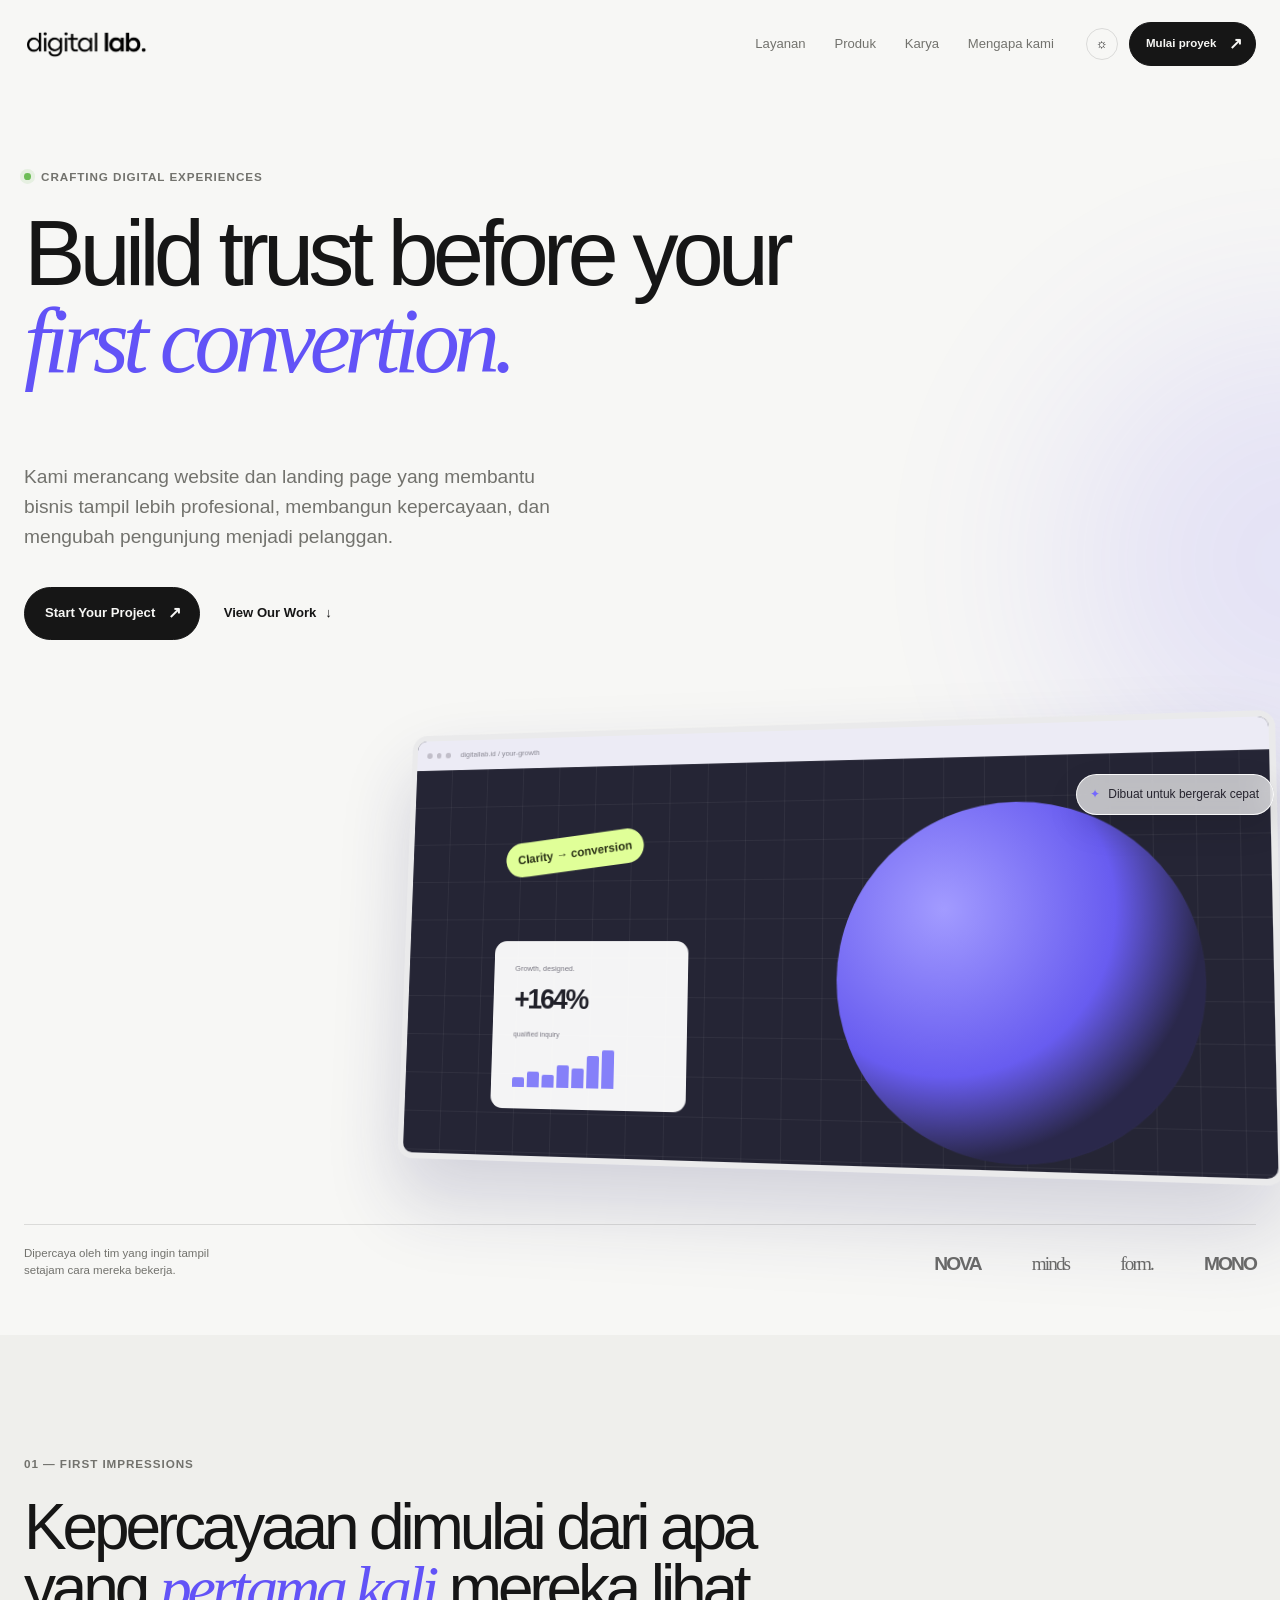
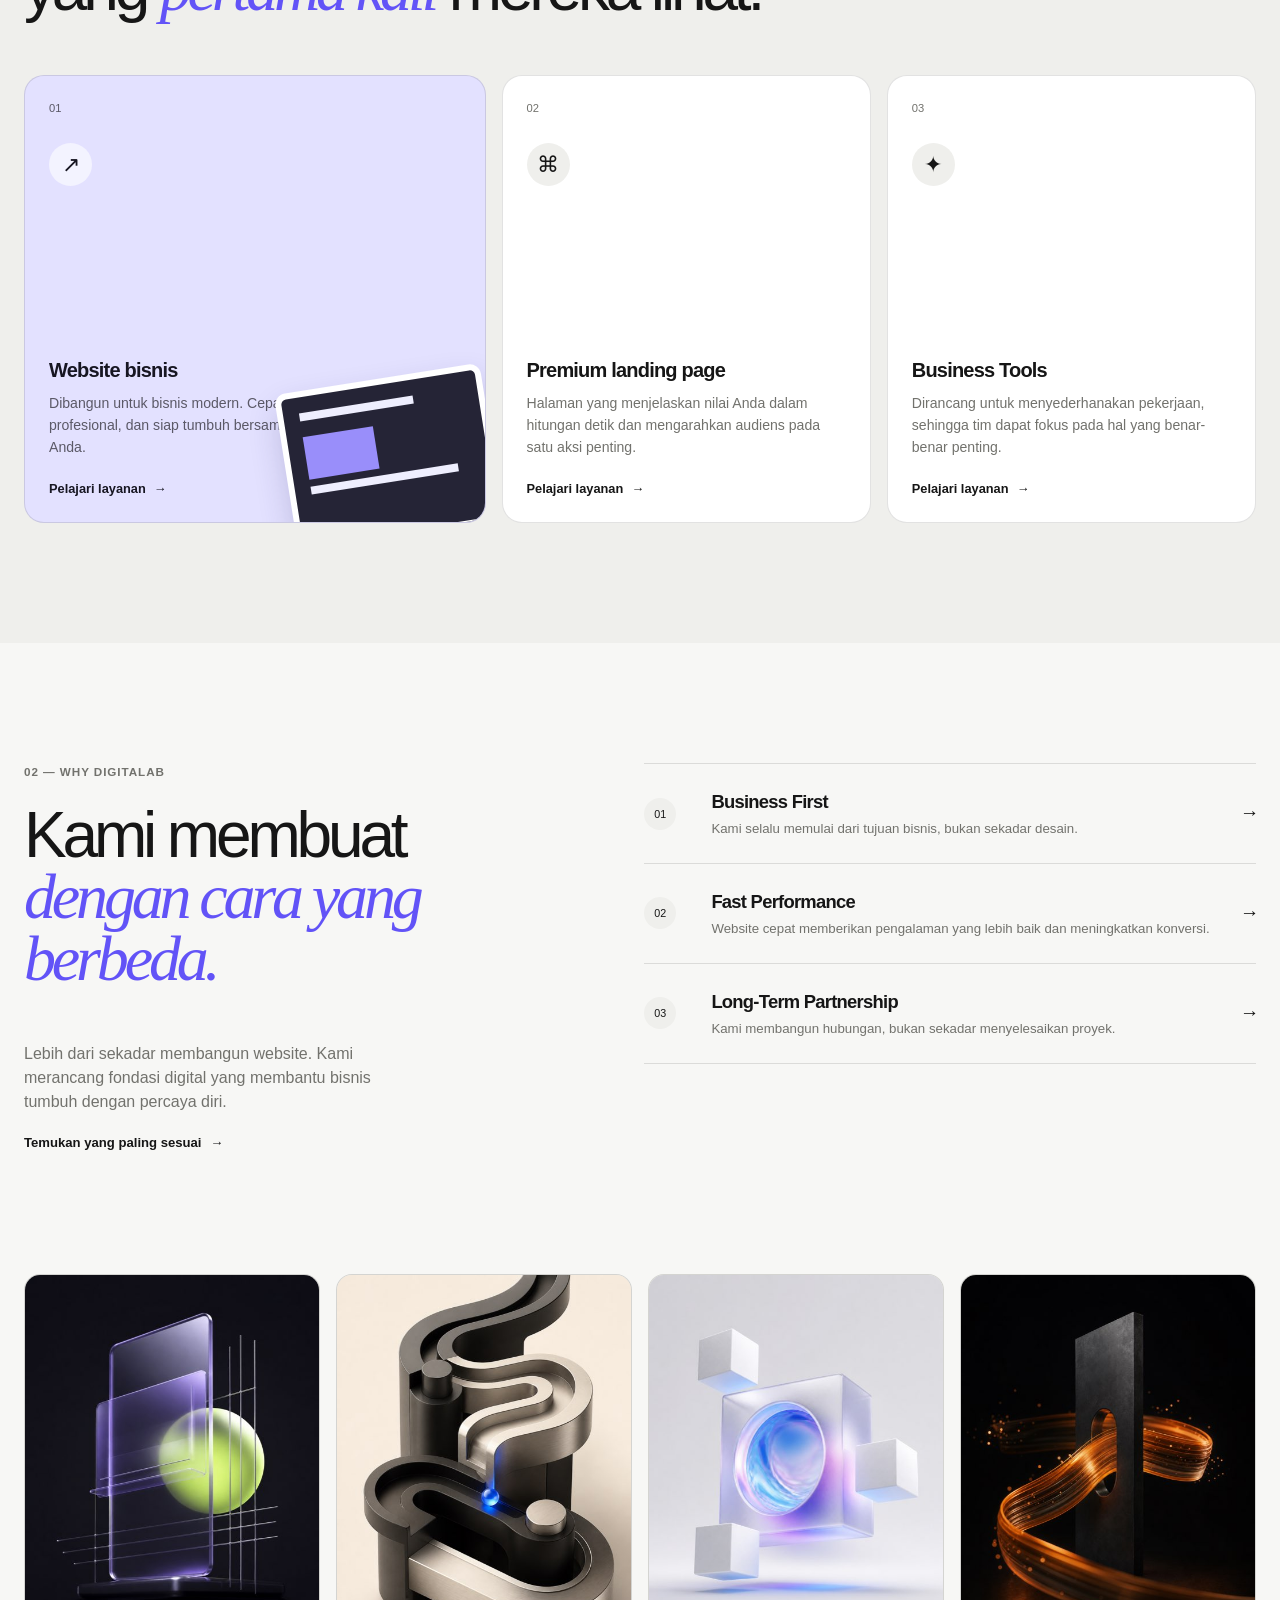
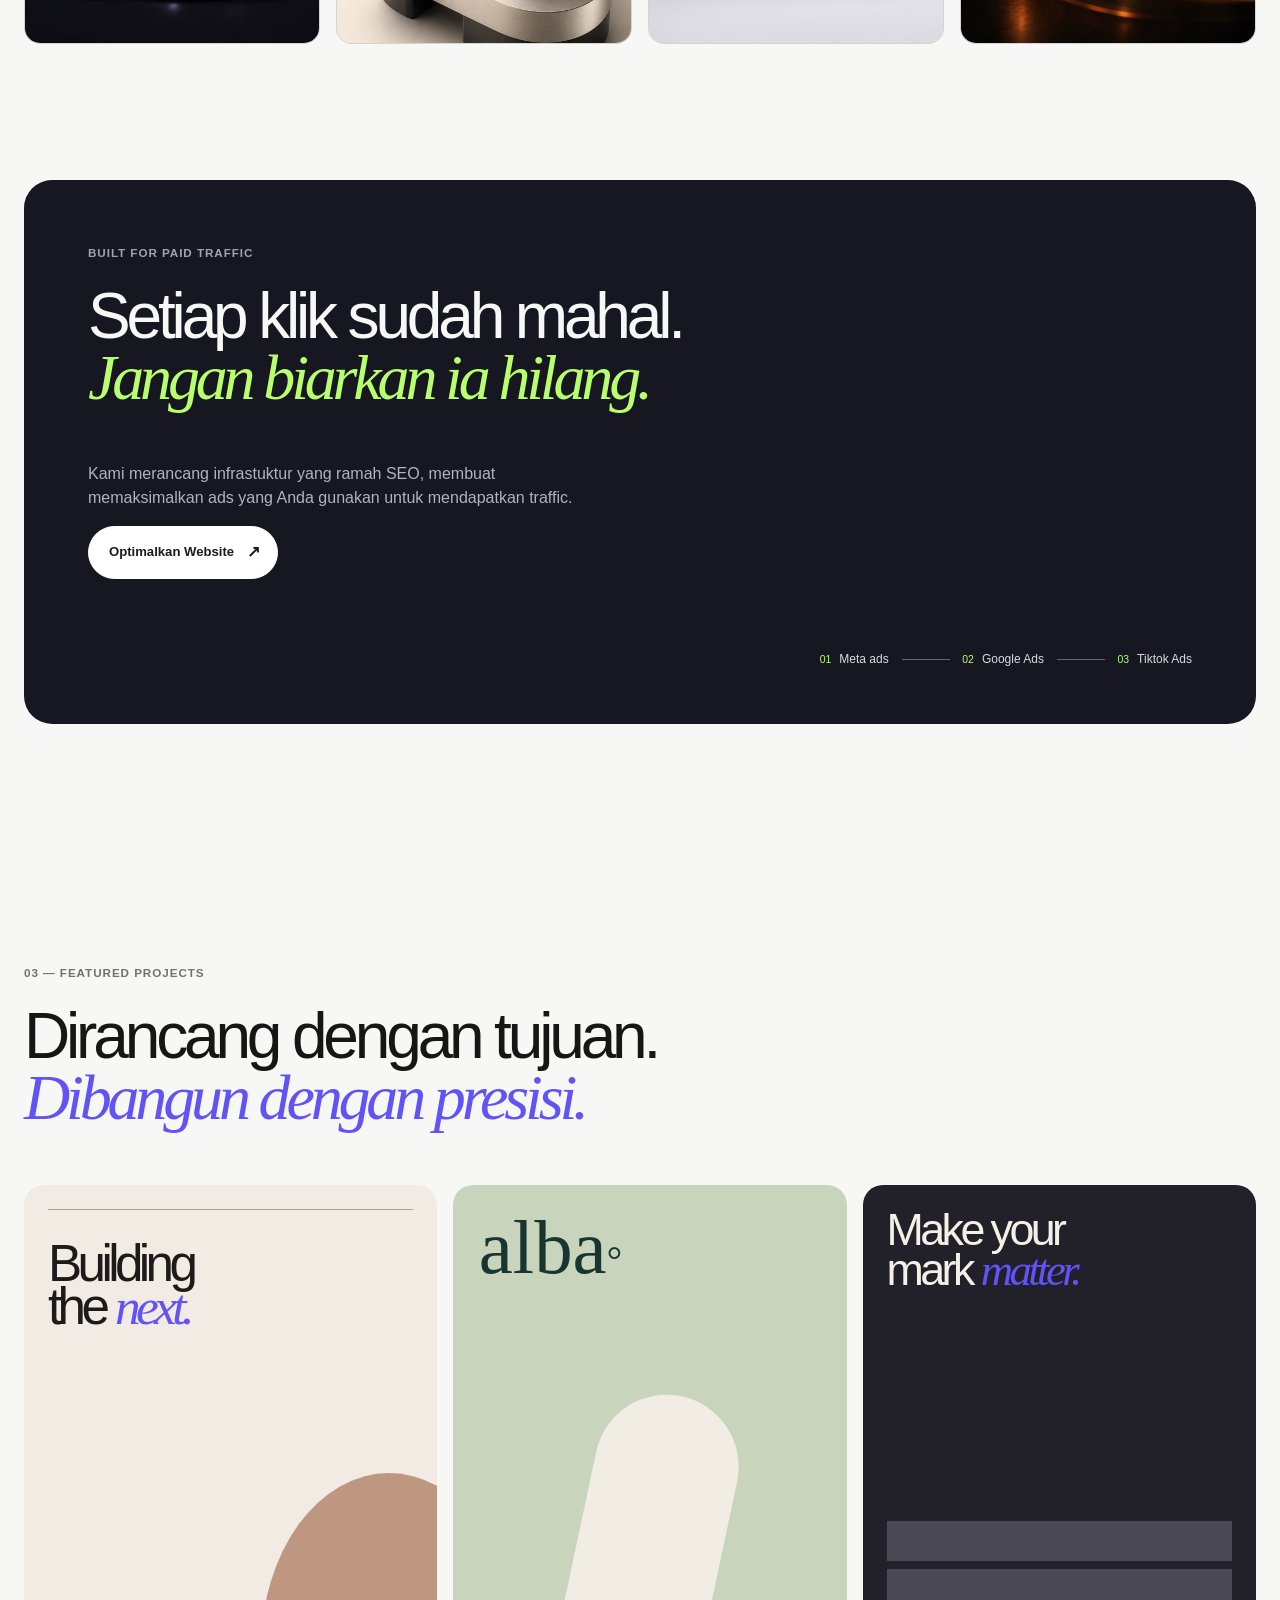
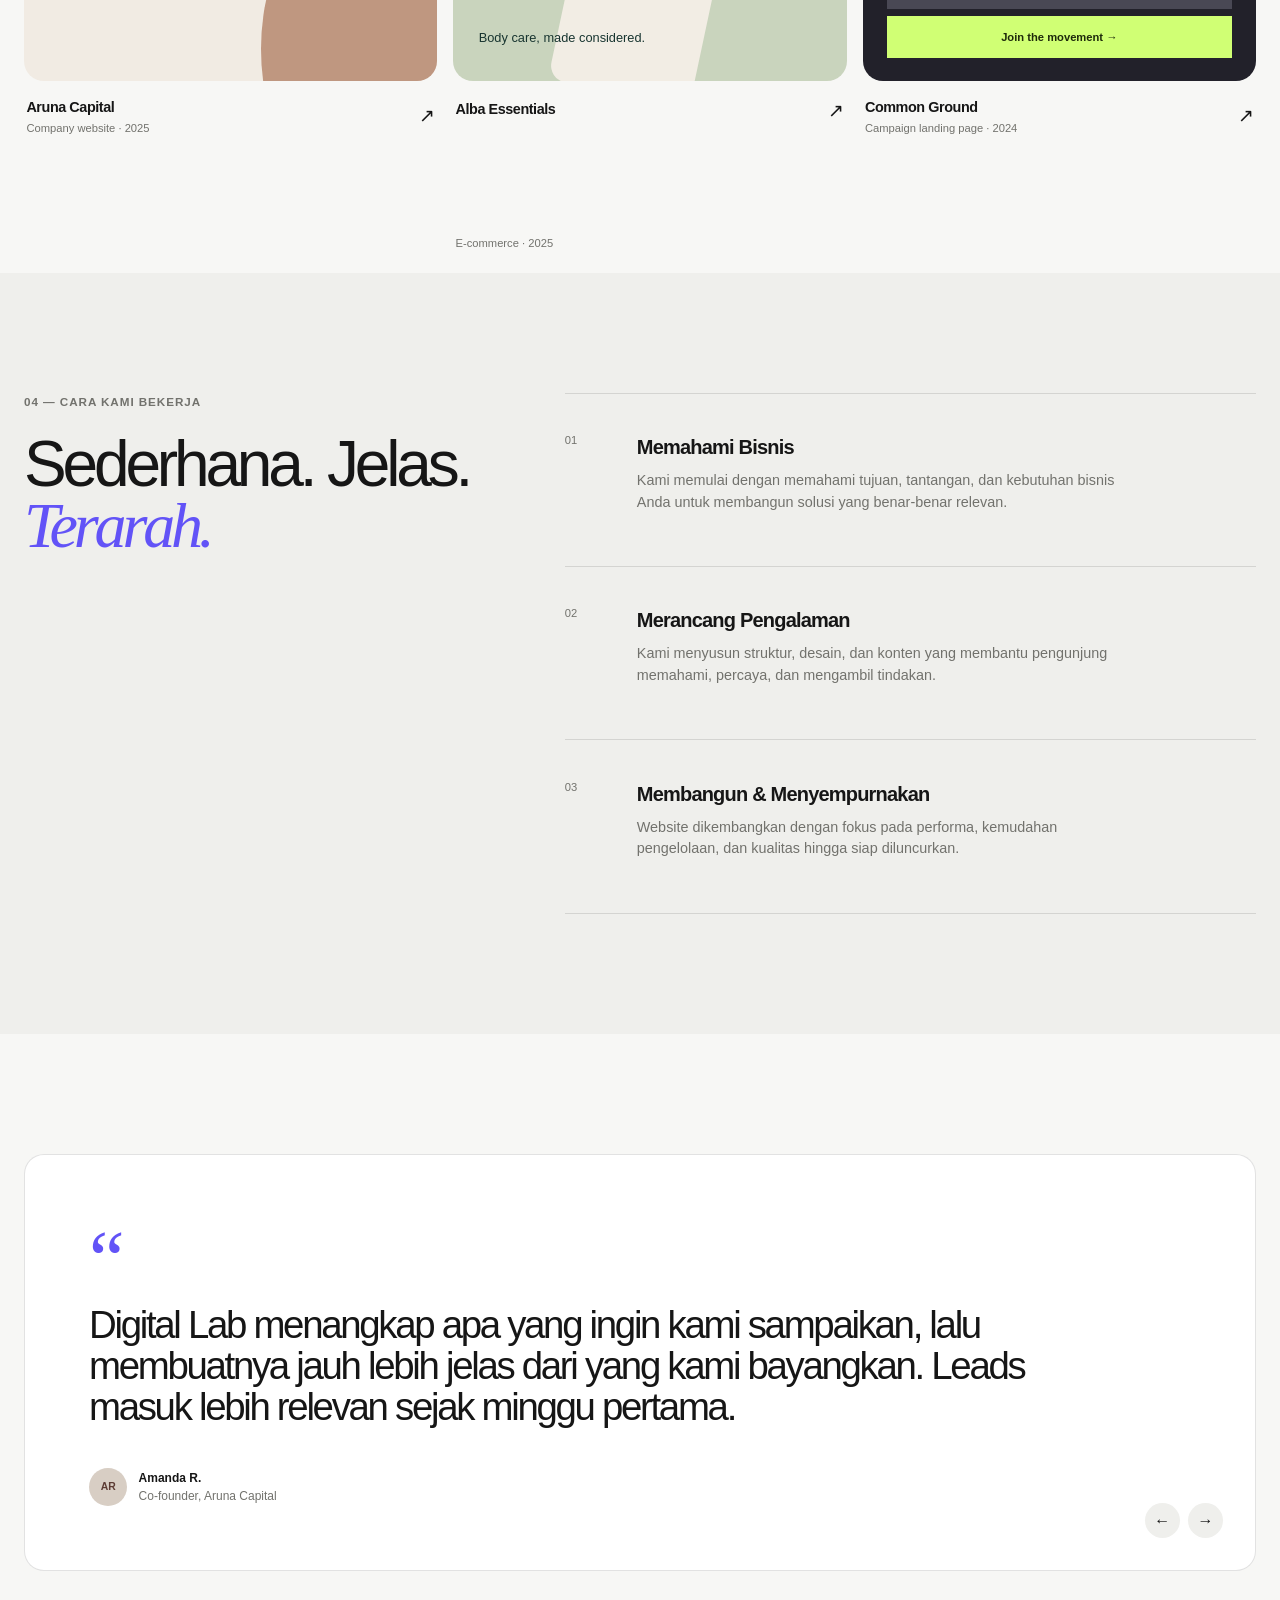
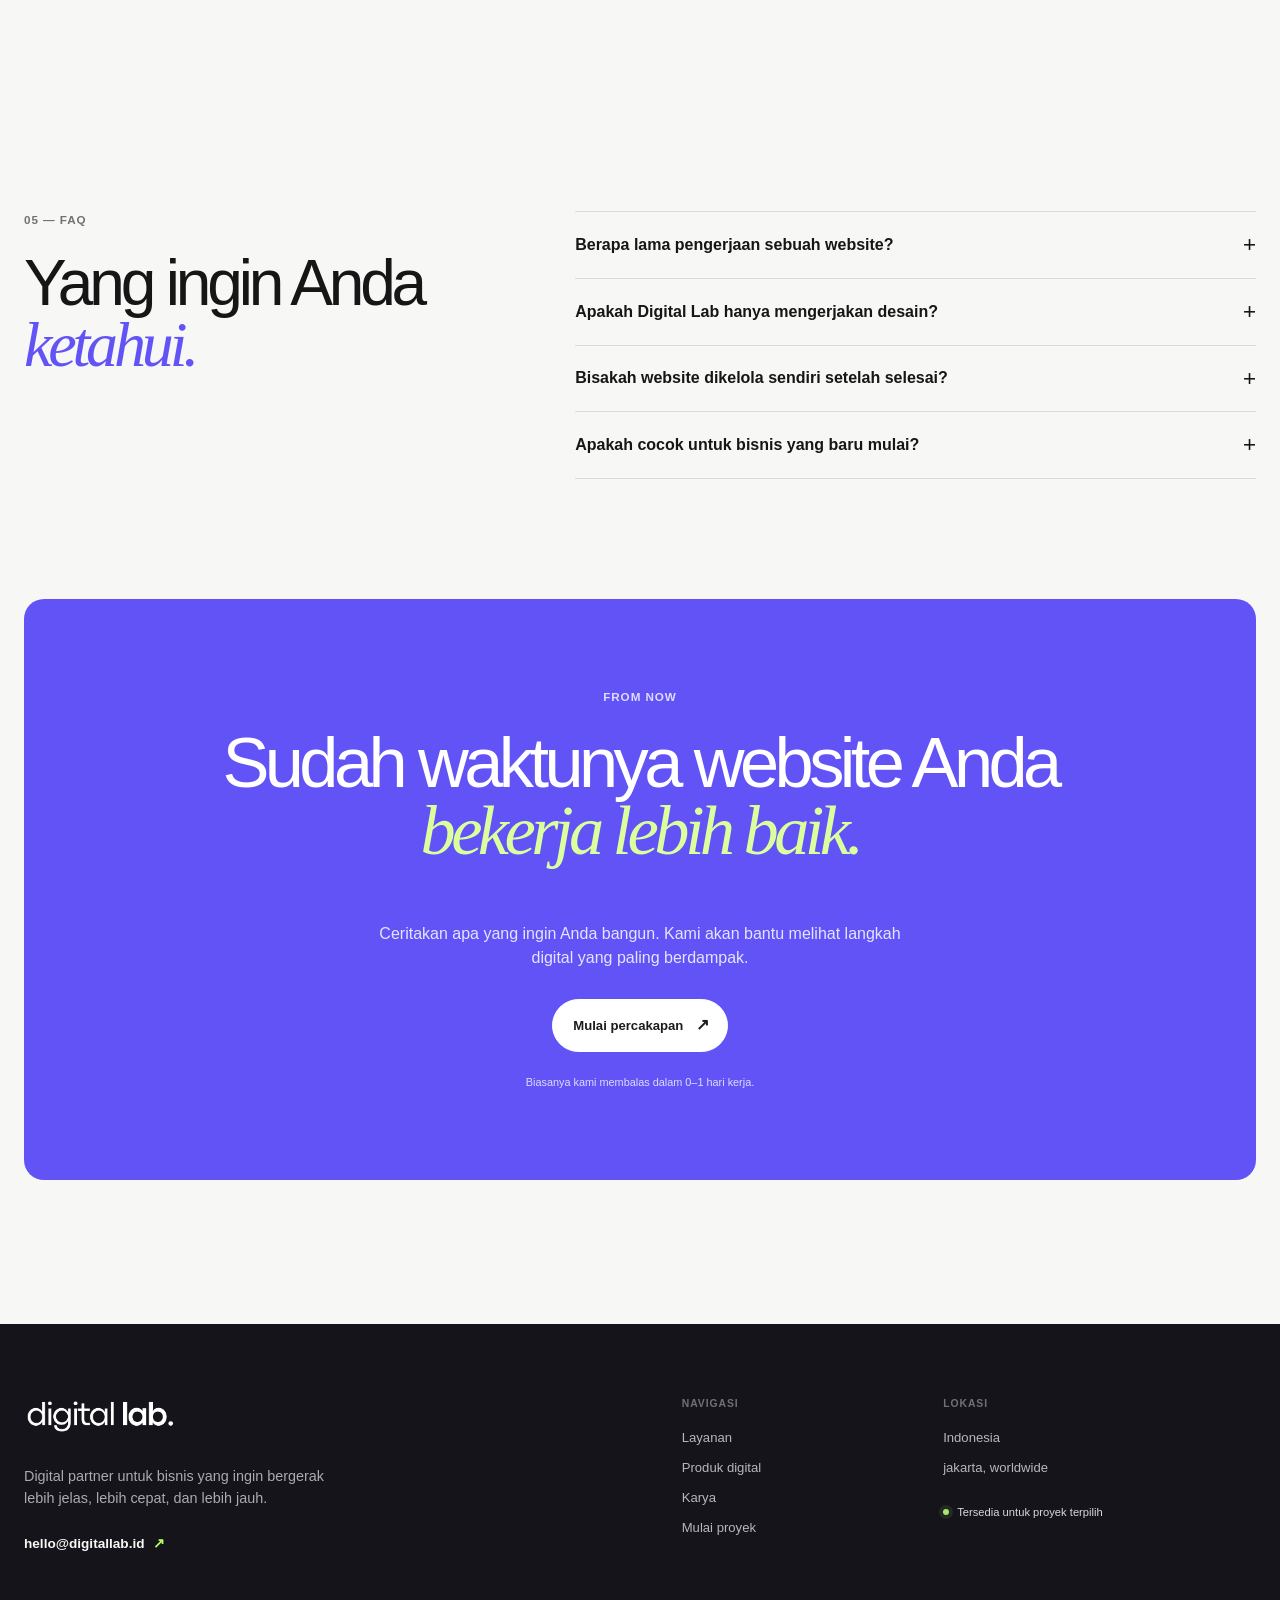
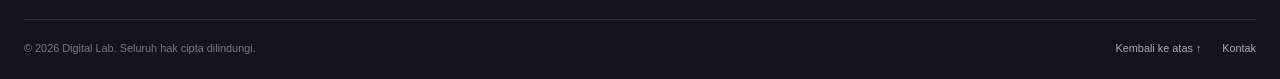
==== commit c9cebb80: "Update index.html Update Copywriting" ====
--- a/index.html
+++ b/index.html
@@ -99,22 +99,21 @@
       <section class="hero section container" id="top">
         <div class="hero-copy reveal">
           <p class="eyebrow">
-            <span class="status-dot"></span> Studio digital untuk bisnis yang serius bertumbuh
+            <span class="status-dot"></span> Crafting Digital Experiences
           </p>
           <h1>
-            <span>Website yang terasa <em>berkelas.</em></span
-            ><span>Dan bekerja keras.</span>
+            <span>Build trust before your <em>first convertion.</em></span
+            >
           </h1>
           <p class="hero-description">
-            Kami menyatukan strategi, desain, dan teknologi untuk mengubah klik dari iklan menjadi
-            lead yang benar-benar siap bicara bisnis.
+            Kami merancang website dan landing page yang membantu bisnis tampil lebih profesional, membangun kepercayaan, dan mengubah pengunjung menjadi pelanggan.
           </p>
           <div class="hero-actions">
             <a class="button" href="#konsultasi"
-              >Diskusikan proyek Anda <span aria-hidden="true">↗</span></a
+              >Start Your Project <span aria-hidden="true">↗</span></a
             >
             <a class="text-link" href="#karya"
-              >Lihat karya terpilih <span aria-hidden="true">↓</span></a
+              >View Our Work <span aria-hidden="true">↓</span></a
             >
           </div>
         </div>
@@ -143,38 +142,37 @@
       <section class="section services" id="layanan">
         <div class="container">
           <div class="section-heading split-reveal">
-            <p class="eyebrow">01 — Yang kami selesaikan</p>
-            <h2>Digital yang jelas arahnya, <em>rapi hasilnya.</em></h2>
+            <p class="eyebrow">01 — First Impressions</p>
+            <h2> Kepercayaan dimulai dari apa yang <em>pertama kali</em> mereka lihat.
+</h2>
           </div>
           <div class="services-grid">
             <article class="service-card service-featured reveal">
               <span class="card-index">01</span>
               <div class="service-icon">↗</div>
-              <h3>Landing page premium</h3>
+              <h3>Website bisnis</h3>
+              <p>
+                Dibangun untuk bisnis modern. Cepat, profesional, dan siap tumbuh bersama ambisi Anda.
+              </p>
+              <a href="#konsultasi" class="card-link">Pelajari layanan <span>→</span></a>
+              <div class="service-visual visual-landing"><i></i><b></b><em></em></div>
+            </article>
+            <article class="service-card reveal">
+              <span class="card-index">02</span>
+              <div class="service-icon">⌘</div>
+              <h3>Premium landing page</h3>
               <p>
                 Halaman yang menjelaskan nilai Anda dalam hitungan detik dan mengarahkan audiens
                 pada satu aksi penting.
               </p>
               <a href="#konsultasi" class="card-link">Pelajari layanan <span>→</span></a>
-              <div class="service-visual visual-landing"><i></i><b></b><em></em></div>
-            </article>
-            <article class="service-card reveal">
-              <span class="card-index">02</span>
-              <div class="service-icon">⌘</div>
-              <h3>Website bisnis</h3>
-              <p>
-                Website yang mencerminkan standar bisnis Anda—mudah dikelola, cepat, dan siap tumbuh
-                bersama tim.
-              </p>
-              <a href="#konsultasi" class="card-link">Pelajari layanan <span>→</span></a>
             </article>
             <article class="service-card reveal">
               <span class="card-index">03</span>
               <div class="service-icon">✦</div>
-              <h3>Otomasi &amp; sistem</h3>
+              <h3>Business Tools</h3>
               <p>
-                Kurangi pekerjaan berulang. Hubungkan proses penjualan, follow-up, dan operasional
-                agar tim fokus pada yang bernilai.
+                Dirancang untuk menyederhanakan pekerjaan, sehingga tim dapat fokus pada hal yang benar-benar penting.
               </p>
               <a href="#konsultasi" class="card-link">Pelajari layanan <span>→</span></a>
             </article>
@@ -185,11 +183,10 @@
       <section class="section products" id="produk">
         <div class="container product-layout">
           <div class="product-copy reveal">
-            <p class="eyebrow">02 — Digital products</p>
-            <h2>Mulai lebih cepat. <em>Tetap terasa khas Anda.</em></h2>
-            <p>
-              Untuk tim yang belum perlu membangun dari nol, kami membuat fondasi digital yang siap
-              dipakai dan mudah dikembangkan.
+            <p class="eyebrow">02 — WHY DIGITALAB</p>
+            <h2>Kami membuat <em>dengan cara yang berbeda.</em></h2>
+            <p>
+              Lebih dari sekadar membangun website. Kami merancang fondasi digital yang membantu bisnis tumbuh dengan percaya diri.
             </p>
             <a class="text-link" href="#konsultasi">Temukan yang paling sesuai <span>→</span></a>
           </div>
@@ -197,24 +194,24 @@
             <article class="product-item reveal">
               <div class="product-number">01</div>
               <div>
-                <h3>Launch Kit</h3>
-                <p>Sistem landing page modular untuk meluncurkan penawaran dengan cepat.</p>
+                <h3>Business First</h3>
+                <p>Kami selalu memulai dari tujuan bisnis, bukan sekadar desain.</p>
               </div>
               <span>→</span>
             </article>
             <article class="product-item reveal">
               <div class="product-number">02</div>
               <div>
-                <h3>Mini CMS</h3>
-                <p>Editor konten sederhana, agar update website tidak harus menunggu developer.</p>
+                <h3>Fast Performance</h3>
+                <p>Website cepat memberikan pengalaman yang lebih baik dan meningkatkan konversi.</p>
               </div>
               <span>→</span>
             </article>
             <article class="product-item reveal">
               <div class="product-number">03</div>
               <div>
-                <h3>Growth Workflow</h3>
-                <p>Template otomasi untuk lead masuk, follow-up, dan laporan yang rapi.</p>
+                <h3>Long-Term Partnership</h3>
+                <p>Kami membangun hubungan, bukan sekadar menyelesaikan proyek.</p>
               </div>
               <span>→</span>
             </article>
@@ -271,11 +268,10 @@
             <p class="eyebrow">Built for paid traffic</p>
             <h2>Setiap klik sudah mahal.<br /><em>Jangan biarkan ia hilang.</em></h2>
             <p>
-              Landing page kami dirancang dari pesan iklan sampai form masuk—satu alur yang terasa
-              natural bagi calon pelanggan Anda.
+              Kami merancang infrastuktur yang ramah SEO, membuat memaksimalkan ads yang Anda gunakan untuk mendapatkan traffic.
             </p>
             <a class="button button-light" href="#konsultasi"
-              >Optimalkan landing page <span>↗</span></a
+              >Optimalkan Website<span>↗</span></a
             >
           </div>
           <div
@@ -284,9 +280,9 @@
           >
             <div><span>01</span> Meta ads</div>
             <i></i>
-            <div><span>02</span> Clear message</div>
+            <div><span>02</span> Google Ads</div>
             <i></i>
-            <div><span>03</span> Qualified lead</div>
+            <div><span>03</span> Tiktok Ads</div>
           </div>
         </div>
       </section>
@@ -294,8 +290,8 @@
       <section class="section portfolio" id="karya">
         <div class="container">
           <div class="section-heading portfolio-heading split-reveal">
-            <p class="eyebrow">03 — Karya terpilih</p>
-            <h2>Lebih dari terlihat bagus. <em>Terasa meyakinkan.</em></h2>
+            <p class="eyebrow">03 — Featured Projects</p>
+            <h2>Dirancang dengan tujuan. <em>Dibangun dengan presisi.</em></h2>
           </div>
         </div>
         <div class="portfolio-scroll container">
@@ -347,36 +343,35 @@
         <div class="container reasons-layout">
           <div class="reasons-title reveal">
             <p class="eyebrow">04 — Cara kami bekerja</p>
-            <h2>Detail kecil<br />membuat beda <em>besar.</em></h2>
+            <h2>Sederhana. Jelas. <br /><em>Terarah.</em></h2>
           </div>
           <div class="reasons-list">
             <article class="reason reveal">
               <span>01</span>
               <div>
-                <h3>Strategi sebelum estetika</h3>
+                <h3>Memahami Bisnis
+
+</h3>
                 <p>
-                  Kami mulai dengan tujuan, audiens, dan keputusan yang perlu dibuat pengunjung.
-                  Visual menjadi lebih kuat ketika punya alasan.
+                  Kami memulai dengan memahami tujuan, tantangan, dan kebutuhan bisnis Anda untuk membangun solusi yang benar-benar relevan.
                 </p>
               </div>
             </article>
             <article class="reason reveal">
               <span>02</span>
               <div>
-                <h3>Desain yang tidak menghambat</h3>
+                <h3>Merancang Pengalaman</h3>
                 <p>
-                  Setiap layout, transisi, dan kata dipilih untuk membantu orang bergerak, bukan
-                  sekadar memukau sesaat.
+                  Kami menyusun struktur, desain, dan konten yang membantu pengunjung memahami, percaya, dan mengambil tindakan.
                 </p>
               </div>
             </article>
             <article class="reason reveal">
               <span>03</span>
               <div>
-                <h3>Teknologi yang tenang</h3>
+                <h3>Membangun & Menyempurnakan</h3>
                 <p>
-                  Ringan, cepat, dan mudah dirawat. Fondasi yang baik membuat bisnis Anda lebih
-                  leluasa bereksperimen.
+                  Website dikembangkan dengan fokus pada performa, kemudahan pengelolaan, dan kualitas hingga siap diluncurkan.
                 </p>
               </div>
             </article>
@@ -404,7 +399,7 @@
 
       <section class="section faq container">
         <div class="section-heading split-reveal">
-          <p class="eyebrow">05 — Pertanyaan umum</p>
+          <p class="eyebrow">05 — faq</p>
           <h2>Yang ingin Anda <em>ketahui.</em></h2>
         </div>
         <div class="faq-list">
@@ -441,17 +436,17 @@
 
       <section class="section cta-section" id="konsultasi">
         <div class="container cta-panel reveal">
-          <p class="eyebrow">Mari mulai</p>
+          <p class="eyebrow">from now</p>
           <h2>Sudah waktunya website Anda<br /><em>bekerja lebih baik.</em></h2>
           <p>
-            Ceritakan apa yang sedang Anda bangun. Kami akan bantu melihat langkah digital yang
+            Ceritakan apa yang ingin Anda bangun. Kami akan bantu melihat langkah digital yang
             paling berdampak.
           </p>
           <a
             class="button button-light"
             href="mailto:hello@digitallab.id?subject=Konsultasi%20proyek"
             >Mulai percakapan <span>↗</span></a
-          ><small>Biasanya kami membalas dalam 1–2 hari kerja.</small>
+          ><small>Biasanya kami membalas dalam 0–1 hari kerja.</small>
         </div>
       </section>
     </main>
@@ -481,7 +476,7 @@
         </div>
         <div class="footer-column">
           <p class="footer-label">Lokasi</p>
-          <span>Indonesia</span><span>Remote, worldwide</span>
+          <span>Indonesia</span><span>jakarta, worldwide</span>
           <p class="footer-availability"><i></i>Tersedia untuk proyek terpilih</p>
         </div>
       </div>
